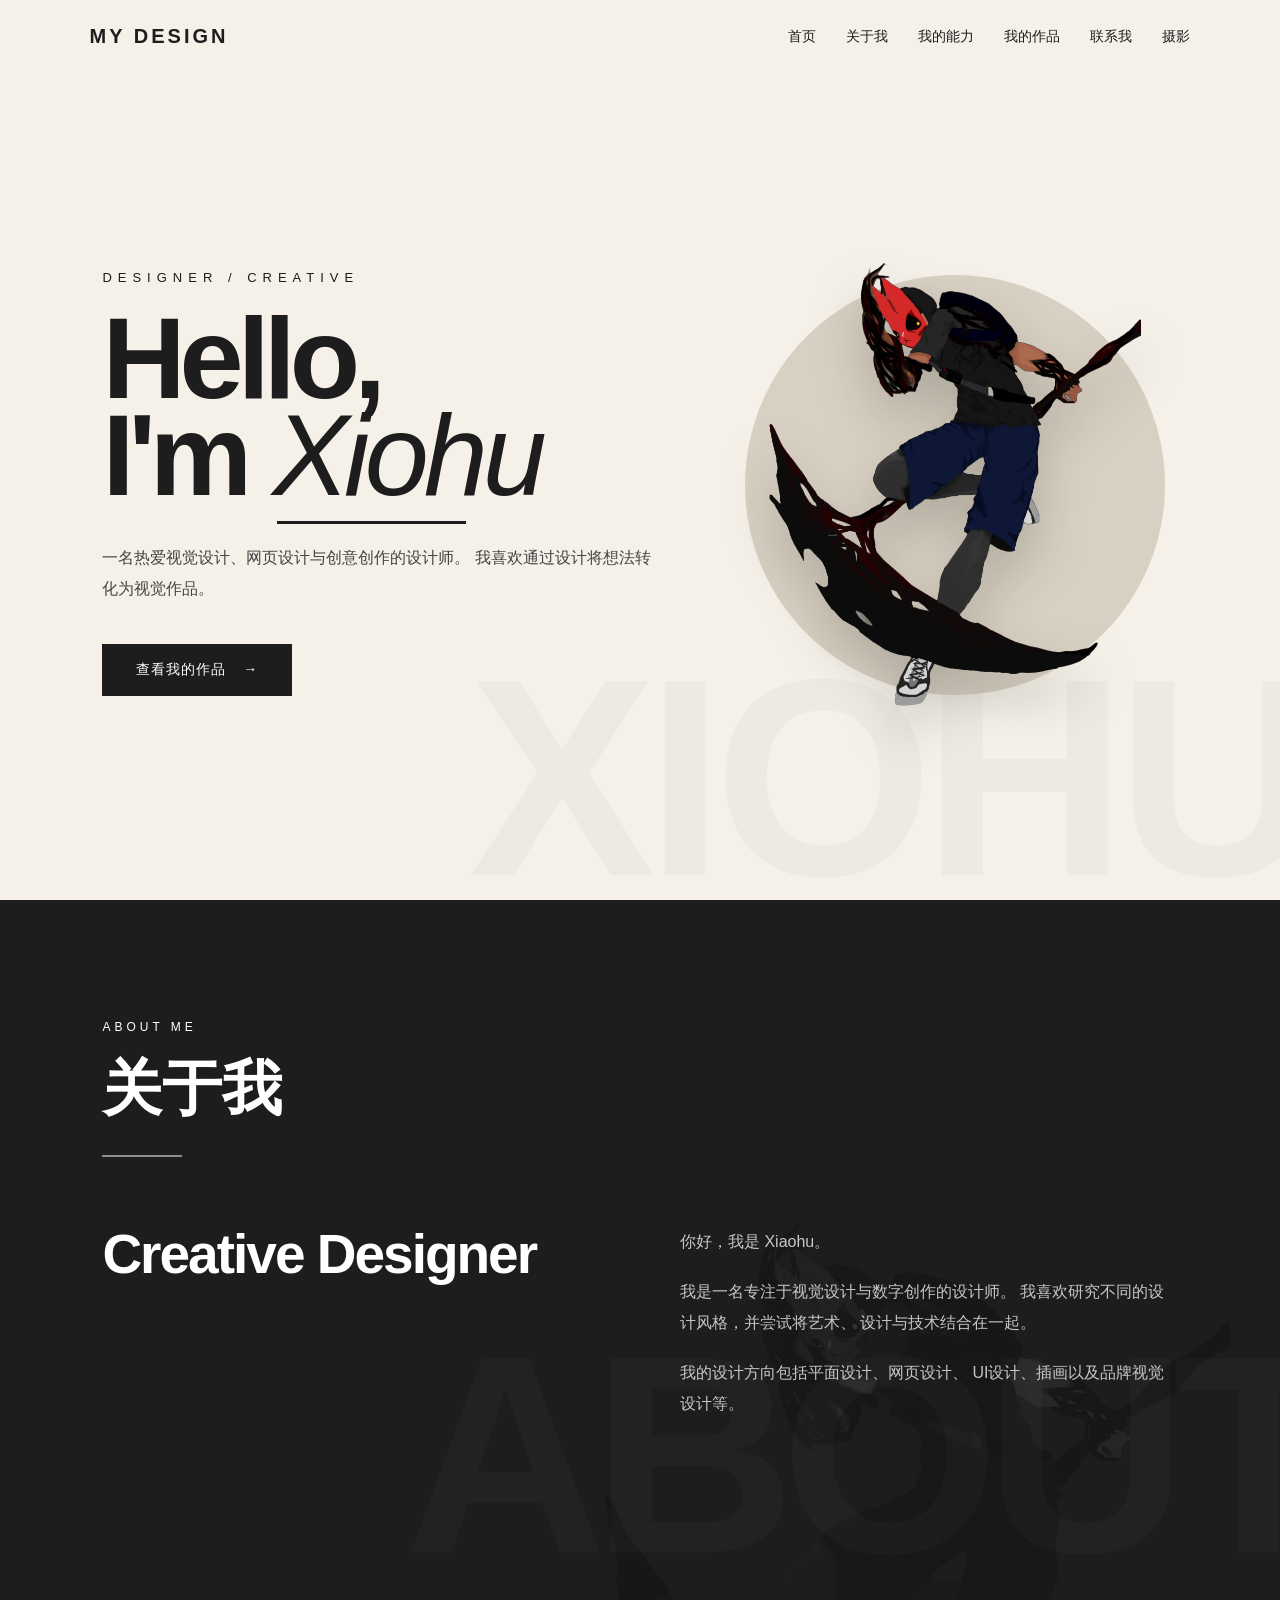
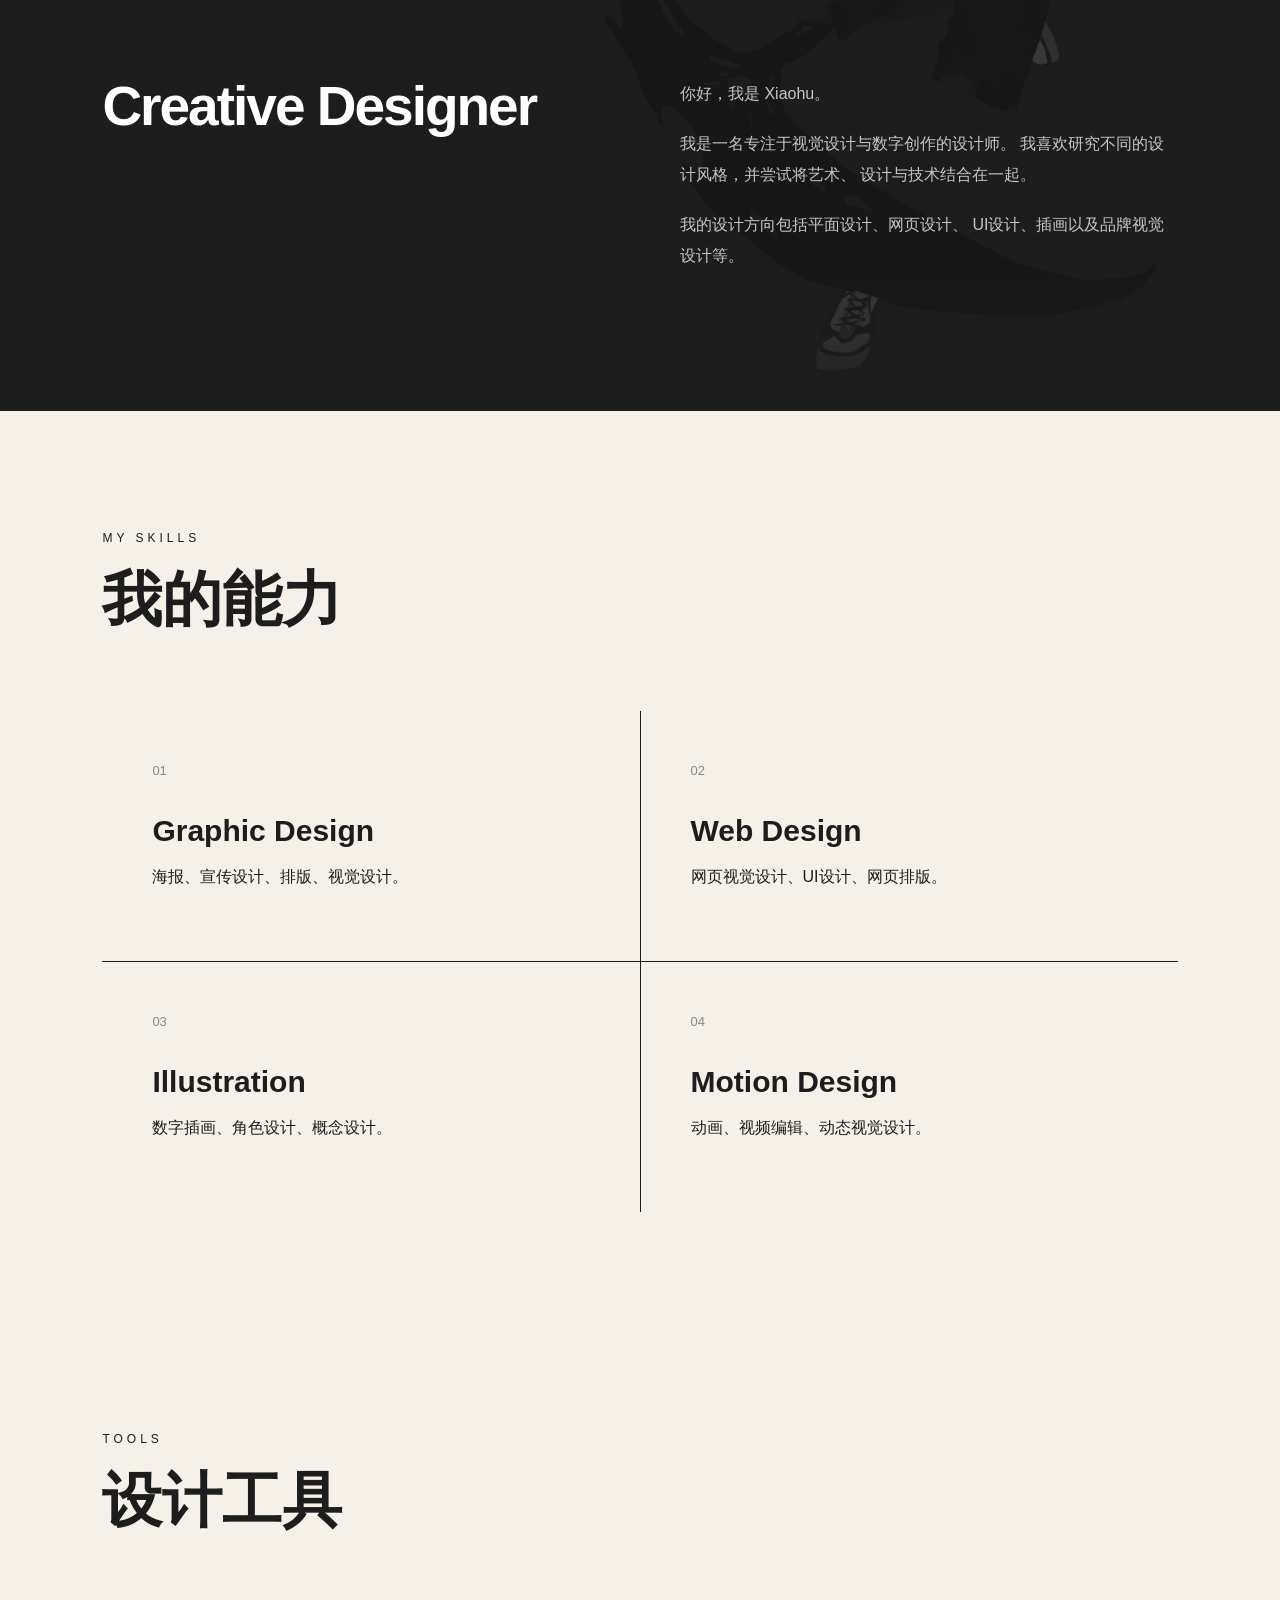
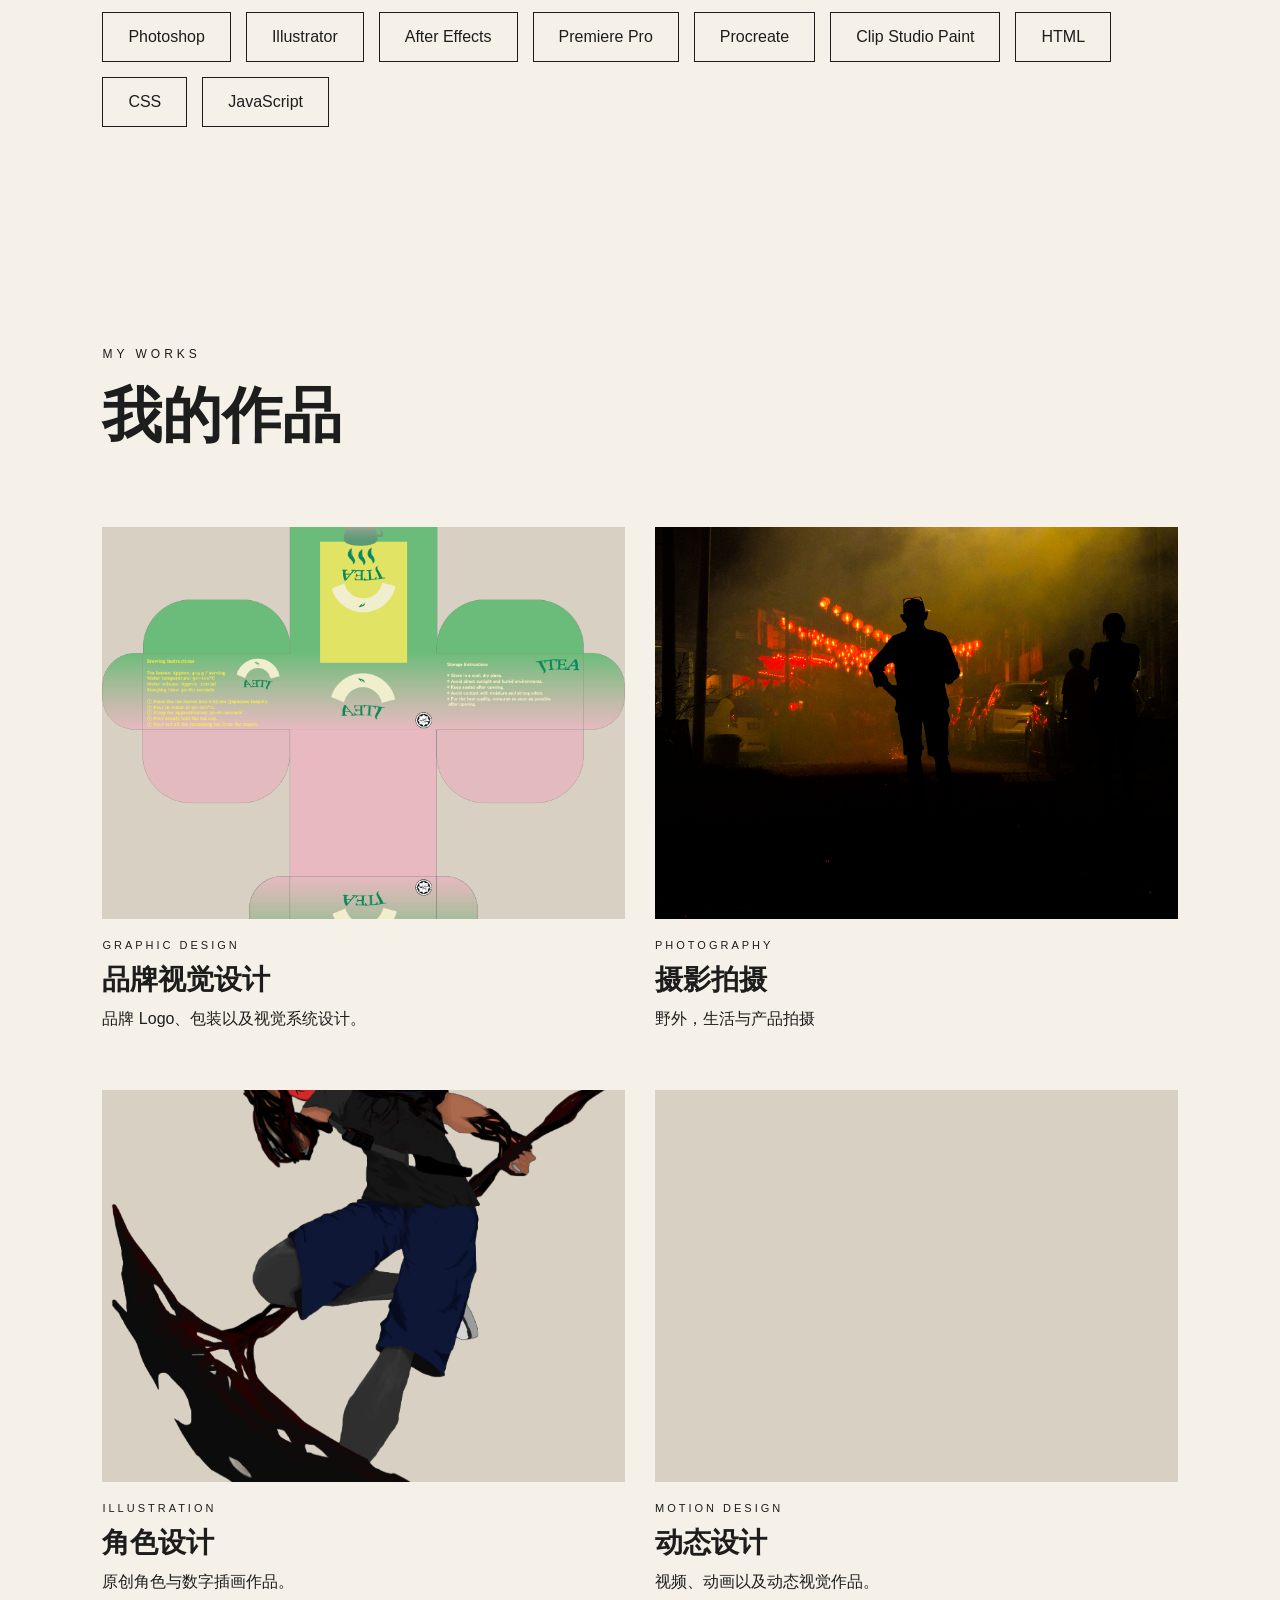
==== index.html @ a9d2b28a "Update index.html" ====
<!DOCTYPE html>
<html lang="zh-CN">

<head>
<meta charset="UTF-8">
<meta name="viewport" content="width=device-width, initial-scale=1.0">

<title>XioHu</title>

<link rel="stylesheet" href="./css/Home.css">
    <link rel="icon" type="image/png" href="png/%E6%9C%AA%E5%91%BD%E5%90%8D%E4%BD%9C%E5%93%81.png">
</head>

    
    
<body>

<!-- 导航栏 -->
<header class="navbar">

<div class="logo">
MY DESIGN
</div>

<nav>
<a href="#home">首页</a>
<a href="#about">关于我</a>
<a href="#skills">我的能力</a>
<a href="#works">我的作品</a>
<a href="#contact">联系我</a>
<a href="#photography">摄影</a>
</nav>

</header>


<!-- 首页 -->
<section id="home" class="hero">

<div class="hero-text">

<p class="small-title">
DESIGNER / CREATIVE
</p>

<h1>
Hello,<br>
I'm <span>Xiohu</span>
</h1>

<p class="hero-description">
一名热爱视觉设计、网页设计与创意创作的设计师。
我喜欢通过设计将想法转化为视觉作品。
</p>

<a href="#works" class="button">
查看我的作品
</a>

</div>

<div class="hero-image">

<div class="image-box">
    <img src="png/%5B002566%5D.png" alt="Xiohu">
</div>

</div>

</section>


<!-- 关于我 -->
<section id="about" class="section about">

    <!-- 背景人物 -->
    <div class="about-bg">
        <img src="png/%5B002566%5D.png" alt="">
    </div>

    <!-- 背景装饰文字 -->
    <div class="about-bg-text">
        ABOUT
    </div>

    <div class="section-title">
        <p>ABOUT ME</p>
        <h2>关于我</h2>
    </div>

    <div class="about-content">

        <div>
            <h3>
                Creative Designer
            </h3>
        </div>

        <div>

            <p>
                你好，我是 Xiaohu。
            </p>

            <p>
                我是一名专注于视觉设计与数字创作的设计师。
                我喜欢研究不同的设计风格，并尝试将艺术、
                设计与技术结合在一起。
            </p>

            <p>
                我的设计方向包括平面设计、网页设计、
                UI设计、插画以及品牌视觉设计等。
            </p>

        </div>

    </div>
    
<section id="skills" class="section skills">
    
</section>

<div class="about-content">

<div>
<h3>
Creative Designer
</h3>
</div>

<div>

<p>
你好，我是 Xiaohu。
</p>

<p>
我是一名专注于视觉设计与数字创作的设计师。
我喜欢研究不同的设计风格，并尝试将艺术、
设计与技术结合在一起。
</p>

<p>
我的设计方向包括平面设计、网页设计、
UI设计、插画以及品牌视觉设计等。
</p>

</div>

</div>

</section>


<!-- 技能 -->
<section id="skills" class="section skills">

<div class="section-title">

<p>MY SKILLS</p>

<h2>我的能力</h2>

</div>


<div class="skill-grid">

<div class="skill-card">

<span>01</span>

<h3>Graphic Design</h3>

<p>
海报、宣传设计、排版、视觉设计。
</p>

</div>


<div class="skill-card">

<span>02</span>

<h3>Web Design</h3>

<p>
网页视觉设计、UI设计、网页排版。
</p>

</div>


<div class="skill-card">

<span>03</span>

<h3>Illustration</h3>

<p>
数字插画、角色设计、概念设计。
</p>

</div>


<div class="skill-card">

<span>04</span>

<h3>Motion Design</h3>

<p>
动画、视频编辑、动态视觉设计。
</p>

</div>

</div>

</section>


<!-- 软件技能 -->
<section class="software">

<div class="section-title">

<p>TOOLS</p>

<h2>设计工具</h2>

</div>


<div class="software-list">

<span>Photoshop</span>

<span>Illustrator</span>

<span>After Effects</span>

<span>Premiere Pro</span>

<span>Procreate</span>

<span>Clip Studio Paint</span>

<span>HTML</span>

<span>CSS</span>

<span>JavaScript</span>

</div>

</section>


<!-- 作品 -->
<section id="works" class="section works">

<div class="section-title">

<p>MY WORKS</p>

<h2>我的作品</h2>

</div>


<div class="work-grid">


<!-- 作品 1 -->
<div class="work-card">

<div class="work-image">
<img src="png/disign2.png" alt="品牌视觉设计">
</div>

<div class="work-info">

<p>GRAPHIC DESIGN</p>

<h3>品牌视觉设计</h3>

<p>
品牌 Logo、包装以及视觉系统设计。
</p>

</div>

</div>


<!-- 作品 2 -->
<div class="work-card">

<div class="work-image">
<img src="png/photograph/DSC0238.jpg" loading="lazy" alt="...">
</div>

<div class="work-info">

<p>PHOTOGRAPHY</p>

<h3>摄影拍摄</h3>

<p>
野外，生活与产品拍摄
</p>

</div>

</div>


<!-- 作品 3 -->
<div class="work-card">

<div class="work-image">
<img src="png/%5B002566%5D.png" alt="角色设计">
</div>

<div class="work-info">

<p>ILLUSTRATION</p>

<h3>角色设计</h3>

<p>
原创角色与数字插画作品。
</p>

</div>

</div>


<!-- 作品 4 -->
<div class="work-card">

<div class="work-image">
    
        <video autoplay muted loop playsinline>
            <source src="vidio/%E7%BB%98%E7%94%BB%E5%A7%94%E6%89%98_2.mp4" type="video/mp4">
        </video>
</div>

<div class="work-info">

<p>MOTION DESIGN</p>

<h3>动态设计</h3>

<p>
视频、动画以及动态视觉作品。
</p>

</div>

</div>

</div>

</section>

    <!-- 摄影 -->
<section id="photography" class="photography">

    <div class="section-title">
        <p>PHOTOGRAPHY</p>
        <h2>摄影</h2>
    </div>

    <div class="photo-grid">

        <div class="photo-item photo-large">
            <img src="png/photograph/DSC0238.jpg" alt="摄影作品 01">

            <div class="photo-caption">
                <span>01</span>
                <h3>春节</h3>
            </div>
        </div>


        <div class="photo-item">
            <img src="png/photograph/IMG_1667.JPG" alt="摄影作品 02">

            <div class="photo-caption">
                <span>02</span>
                <h3>Produk</h3>
            </div>
        </div>

    </div>

</section>

<!-- 联系我 -->
<section id="contact" class="contact">

    <p>GET IN TOUCH</p>

    <h2>
        Let's connect<br>
        with me.
    </h2>

    <div class="social-links">

        <a href="你的YouTube链接" target="_blank" rel="noopener">
            <span>YouTube</span>
            <span>↗</span>
        </a>

        <a href="你的Facebook链接" target="_blank" rel="noopener">
            <span>Facebook</span>
            <span>↗</span>
        </a>

        <a href="你的Instagram链接" target="_blank" rel="noopener">
            <span>Instagram</span>
            <span>↗</span>
        </a>

        <a href="https://wa.me/你的电话号码" target="_blank" rel="noopener">
            <span>WhatsApp</span>
            <span>↗</span>
        </a>

        <a href="你的X链接" target="_blank" rel="noopener">
            <span>X</span>
            <span>↗</span>
        </a>

        <a href="你的抖音链接" target="_blank" rel="noopener">
            <span>抖音</span>
            <span>↗</span>
        </a>

        <a href="你的小红书链接" target="_blank" rel="noopener">
            <span>小红书</span>
            <span>↗</span>
        </a>

    </div>

</section>


<!-- 页脚 -->
<footer class="marquee-footer">

    <div class="marquee-track">

        <span>© 2026 XioHu. All Rights Reserved.</span>
        <span>© 2026 XioHu. All Rights Reserved.</span>
        <span>© 2026 XioHu. All Rights Reserved.</span>

    </div>

</footer>


<!-- 全屏查看器 -->
<div class="lightbox" id="lightbox">

    <button class="lightbox-close" id="lightboxClose">
        ×
    </button>

    <div class="lightbox-content" id="lightboxContent">
    </div>

</div>

<script src="js/script.js"></script>

</body>

</html>
---- css/Home.css ----
/* =========================================================
   GLOBAL
========================================================= */

* {
    margin: 0;
    padding: 0;
    box-sizing: border-box;
}

html {
    scroll-behavior: smooth;
}

body {
    font-family: Arial, Helvetica, sans-serif;
    background: #f5f1e8;
    color: #1d1d1d;
    overflow-x: hidden;
}

img,
video {
    max-width: 100%;
}


/* =========================================================
   NAVBAR
========================================================= */

.navbar {
    width: 100%;
    padding: 25px 7%;

    display: flex;
    justify-content: space-between;
    align-items: center;

    position: fixed;
    top: 0;
    left: 0;

    background: rgba(245, 241, 232, 0.9);
    backdrop-filter: blur(10px);

    z-index: 1000;
}

.logo {
    font-size: 20px;
    font-weight: bold;
    letter-spacing: 3px;
}

.navbar nav {
    display: flex;
    gap: 30px;
}

.navbar a {
    color: #1d1d1d;
    text-decoration: none;
    font-size: 14px;

    transition: opacity 0.3s ease,
                transform 0.3s ease;
}

.navbar a:hover {
    opacity: 0.5;
    transform: translateY(-2px);
}


/* =========================================================
   HERO
========================================================= */

.hero {
    min-height: 100vh;

    padding: 150px 8% 80px;

    display: flex;
    align-items: center;
    justify-content: space-between;

    gap: 80px;

    position: relative;
    overflow: hidden;
}


/* 背景文字 */

.hero::before {
    content: "XIOHU";

    position: absolute;

    right: -30px;
    bottom: -40px;

    font-size: 22vw;
    font-weight: 900;

    color: rgba(29, 29, 29, 0.035);

    letter-spacing: -10px;

    pointer-events: none;
}


/* Hero 左侧 */

.hero-text {
    max-width: 700px;
    position: relative;
    z-index: 2;

    opacity: 0;

    animation: fadeUp 1s ease forwards;
}


/* 小标题 */

.small-title {
    font-size: 13px;
    letter-spacing: 6px;

    margin-bottom: 25px;

    opacity: 0;

    animation: fadeUp 0.8s ease forwards;
    animation-delay: 0.1s;
}


/* 主标题 */

.hero h1 {
    font-size: clamp(70px, 9vw, 140px);

    line-height: 0.84;

    letter-spacing: -6px;

    margin-bottom: 40px;

    font-weight: 900;

    opacity: 0;

    animation: fadeUp 0.9s ease forwards;
    animation-delay: 0.25s;
}


/* XioHu */

.hero h1 span {
    font-style: italic;
    font-weight: 500;

    letter-spacing: -5px;

    position: relative;
}


/* XioHu 底线 */

.hero h1 span::after {
    content: "";

    position: absolute;

    left: 5px;
    bottom: -5px;

    width: 70%;
    height: 3px;

    background: #1d1d1d;

    transform: scaleX(0);
    transform-origin: left;

    animation: lineReveal 0.8s ease forwards;
    animation-delay: 1s;
}


/* 描述 */

.hero-description {
    max-width: 560px;

    line-height: 1.9;

    margin-bottom: 40px;

    font-size: 16px;

    color: #444;

    opacity: 0;

    animation: fadeUp 0.8s ease forwards;
    animation-delay: 0.5s;
}


/* =========================================================
   BUTTON
========================================================= */

.button {
    display: inline-block;

    padding: 17px 34px;

    background: #1d1d1d;
    color: white;

    text-decoration: none;

    font-size: 14px;
    letter-spacing: 1px;

    position: relative;
    overflow: hidden;

    isolation: isolate;

    opacity: 0;

    animation: fadeUp 0.8s ease forwards;
    animation-delay: 0.7s;

    transition:
        color 0.35s ease,
        transform 0.35s ease;
}


/* 按钮白色滑动 */

.button::before {
    content: "";

    position: absolute;

    top: 0;
    left: -100%;

    width: 100%;
    height: 100%;

    background: white;

    z-index: -1;

    transition: left 0.35s ease;
}

.button:hover::before {
    left: 0;
}

.button:hover {
    color: #1d1d1d;
    transform: translateY(-5px);
}


/* 箭头 */

.button::after {
    content: "→";

    margin-left: 12px;
}


/* =========================================================
   HERO IMAGE
========================================================= */

.hero-image {
    width: 42%;

    position: relative;
    z-index: 2;

    opacity: 0;

    animation:
        imageReveal 1.2s cubic-bezier(.16,1,.3,1)
        forwards;

    animation-delay: 0.35s;
}


/* 图片后面的圆 */

.hero-image::before {
    content: "";

    position: absolute;

    width: 420px;
    height: 420px;

    background: #d8d0c2;

    border-radius: 50%;

    top: 50%;
    left: 50%;

    transform: translate(-50%, -50%);

    z-index: -1;
}


/* 图片盒子 */

.image-box {
    width: 100%;

    aspect-ratio: 4 / 5;

    display: flex;

    justify-content: center;
    align-items: center;

    position: relative;

    overflow: visible;
}


/* Hero 图片 */

.image-box img {
    width: 100%;
    height: 100%;

    object-fit: contain;

    display: block;

    filter:
        drop-shadow(
            0 25px 25px rgba(0,0,0,0.18)
        );

    transition:
        transform 0.6s
        cubic-bezier(.16,1,.3,1);
}


/* Hover 人物 */

.hero-image:hover .image-box img {
    transform: translateY(-10px) scale(1.03);
}


/* =========================================================
   SECTION
========================================================= */

.section {
    padding: 120px 8%;
}

.section-title {
    margin-bottom: 70px;
}

.section-title p {
    font-size: 12px;
    letter-spacing: 4px;
    margin-bottom: 15px;
}

.section-title h2 {
    font-size: 60px;
}

/* =========================================================
   ABOUT
========================================================= */

.about {
    position: relative;

    background: #1d1d1d;

    color: white;

    overflow: hidden;

    min-height: 850px;
}


/* =========================================================
   背景人物
========================================================= */

.about-bg {
    position: absolute;

    right: 3%;
    bottom: -5%;

    width: 650px;
    height: 90%;

    z-index: 0;

    pointer-events: none;
}


/* 人物图片 */

.about-bg img {
    width: 100%;
    height: 100%;

    object-fit: contain;
    object-position: bottom;

    opacity: 0.18;

    filter:
        grayscale(100%)
        contrast(1.15)
        brightness(0.8);

    /* 渐隐 */

    -webkit-mask-image:
        linear-gradient(
            to bottom,
            transparent 0%,
            black 15%,
            black 80%,
            transparent 100%
        );

    mask-image:
        linear-gradient(
            to bottom,
            transparent 0%,
            black 15%,
            black 80%,
            transparent 100%
        );
}


/* =========================================================
   背景巨大文字
========================================================= */

.about-bg-text {
    position: absolute;

    right: -50px;
    top: 50%;

    transform: translateY(-50%);

    font-size: 22vw;

    font-weight: 900;

    line-height: 1;

    letter-spacing: -15px;

    color: rgba(255,255,255,0.025);

    white-space: nowrap;

    z-index: 0;

    pointer-events: none;
}


/* =========================================================
   ABOUT 内容放到人物前面
========================================================= */

.about .section-title,
.about .about-content {
    position: relative;

    z-index: 2;
}


/* 标题 */

.about .section-title {
    position: relative;
}


/* 标题装饰线 */

.about .section-title::after {
    content: "";

    display: block;

    width: 80px;
    height: 2px;

    background: white;

    margin-top: 25px;

    opacity: 0.5;
}


/* =========================================================
   ABOUT CONTENT
========================================================= */

.about-content {
    display: grid;

    grid-template-columns: 1fr 1fr;

    gap: 80px;

    position: relative;

    z-index: 2;
}


.about h3 {
    font-size: 55px;

    line-height: 1;

    max-width: 500px;

    letter-spacing: -2px;
}


.about-content p {
    line-height: 1.9;

    margin-bottom: 20px;

    max-width: 550px;

    color: rgba(255,255,255,0.75);
}


/* =========================================================
   SKILLS
========================================================= */

.skill-grid {
    display: grid;

    grid-template-columns:
        repeat(2, 1fr);

    gap: 1px;

    background: #1d1d1d;
}

.skill-card {
    background: #f5f1e8;

    padding: 50px;

    min-height: 250px;

    transition:
        transform 0.3s ease,
        background 0.3s ease;
}

.skill-card:hover {
    transform: translateY(-5px);
}

.skill-card span {
    font-size: 13px;
    opacity: 0.5;
}

.skill-card h3 {
    font-size: 30px;
    margin: 35px 0 15px;
}

.skill-card p {
    line-height: 1.7;
}


/* =========================================================
   SOFTWARE
========================================================= */

.software {
    padding: 100px 8%;
}

.software-list {
    display: flex;

    flex-wrap: wrap;

    gap: 15px;
}

.software-list span {
    border: 1px solid #1d1d1d;

    padding: 15px 25px;

    transition:
        background 0.3s ease,
        color 0.3s ease,
        transform 0.3s ease;
}

.software-list span:hover {
    background: #1d1d1d;
    color: white;

    transform: translateY(-3px);
}


/* =========================================================
   WORKS
========================================================= */

.work-grid {
    display: grid;

    grid-template-columns:
        repeat(2, 1fr);

    gap: 60px 30px;
}

.work-card {
    overflow: hidden;

    cursor: pointer;
}


/* 图片 / 视频容器 */

.work-image {
    aspect-ratio: 4 / 3;

    overflow: hidden;

    background: #d8d0c2;

    display: flex;

    justify-content: center;
    align-items: center;

    transition:
        transform 0.5s ease;
}


/* 图片 */

.work-image img {
    width: 100%;
    height: 100%;

    object-fit: cover;

    display: block;

    transition:
        transform 0.5s ease;
}


/* 视频 */

.work-image video {
    width: 100%;
    height: 100%;

    object-fit: cover;

    display: block;

    transition:
        transform 0.5s ease;
}


/* Hover */

.work-card:hover .work-image {
    transform: scale(1.02);
}

.work-card:hover .work-image img,
.work-card:hover .work-image video {
    transform: scale(1.05);
}


/* 作品文字 */

.work-info {
    padding-top: 20px;
}

.work-info > p:first-child {
    font-size: 11px;

    letter-spacing: 3px;

    margin-bottom: 10px;
}

.work-info h3 {
    font-size: 28px;

    margin-bottom: 10px;
}


/* =========================================================
   PHOTOGRAPHY
========================================================= */

.photography {
    padding: 120px 8%;

    background: #f5f1e8;

    overflow: hidden;
}

.photo-grid {
    display: grid;

    grid-template-columns:
        repeat(2, 1fr);

    gap: 30px;
}

.photo-item {
    position: relative;

    overflow: hidden;

    aspect-ratio: 4 / 5;

    cursor: pointer;
}

.photo-item img {
    width: 100%;
    height: 100%;

    object-fit: cover;

    display: block;

    transition:
        transform 0.8s
        cubic-bezier(.16,1,.3,1),
        filter 0.5s ease;
}


/* 大图 */

.photo-large {
    aspect-ratio: 3 / 4;
}


/* 横向图片 */

.photo-wide {
    grid-column: 1 / -1;

    aspect-ratio: 16 / 7;
}


/* Hover */

.photo-item:hover img {
    transform: scale(1.06);

    filter: brightness(0.75);
}


/* 摄影文字 */

.photo-caption {
    position: absolute;

    left: 30px;
    bottom: 25px;

    color: white;

    opacity: 0;

    transform: translateY(20px);

    transition:
        opacity 0.4s ease,
        transform 0.4s ease;
}

.photo-item:hover .photo-caption {
    opacity: 1;

    transform: translateY(0);
}

.photo-caption span {
    font-size: 11px;

    letter-spacing: 3px;

    opacity: 0.8;
}

.photo-caption h3 {
    margin-top: 8px;

    font-size: 28px;

    font-weight: 500;
}


/* =========================================================
   CONTACT
========================================================= */

.contact {
    min-height: 70vh;

    background: #c9b8a0;

    padding: 120px 8%;

    display: flex;

    flex-direction: column;

    justify-content: center;

    align-items: flex-start;
}

.contact > p {
    letter-spacing: 4px;

    font-size: 12px;

    margin-bottom: 30px;
}

.contact h2 {
    font-size:
        clamp(50px, 8vw, 110px);

    line-height: 0.95;

    margin-bottom: 50px;
}


/* =========================================================
   SOCIAL LINKS
========================================================= */

.social-links {
    width: 100%;

    display: grid;

    grid-template-columns:
        repeat(2, minmax(250px, 1fr));

    gap: 1px;

    background:
        rgba(29, 29, 29, 0.3);

    margin-top: 20px;
}

.social-links a {
    display: flex;

    justify-content: space-between;
    align-items: center;

    padding: 24px 28px;

    background: #c9b8a0;

    color: #1d1d1d;

    text-decoration: none;

    font-size: 16px;

    transition:
        background 0.35s ease,
        color 0.35s ease,
        transform 0.35s ease;
}


/* 右边箭头 */

.social-links a span:last-child {
    font-size: 20px;

    transition:
        transform 0.35s ease;
}


/* Hover */

.social-links a:hover {
    background: #1d1d1d;

    color: white;

    transform: translateY(-4px);
}

.social-links a:hover span:last-child {
    transform:
        translate(5px, -5px);
}


/* =========================================================
   FOOTER
========================================================= */

.marquee-footer {
    width: 100%;

    overflow: hidden;

    background: #1d1d1d;

    color: white;

    padding: 25px 0;

    white-space: nowrap;
}

.marquee-track {
    display: flex;

    width: max-content;

    animation:
        marquee 15s linear infinite;
}

.marquee-track span {
    flex-shrink: 0;

    padding-right: 80px;

    font-size: 13px;

    letter-spacing: 2px;
}


/* 无限滚动 */

@keyframes marquee {

    from {
        transform: translateX(0);
    }

    to {
        transform: translateX(-33.333%);
    }

}


/* =========================================================
   LIGHTBOX
========================================================= */

.lightbox {
    position: fixed;

    inset: 0;

    width: 100%;
    height: 100%;

    background:
        rgba(0, 0, 0, 0.95);

    display: flex;

    justify-content: center;
    align-items: center;

    padding: 40px;

    opacity: 0;

    visibility: hidden;

    z-index: 9999;

    transition:
        opacity 0.4s ease,
        visibility 0.4s ease;

    backdrop-filter: blur(10px);
}


/* 打开 */

.lightbox.active {
    opacity: 1;

    visibility: visible;
}


/* 内容 */

.lightbox-content {
    max-width: 90vw;

    max-height: 90vh;

    display: flex;

    justify-content: center;
    align-items: center;

    transform: scale(0.8);

    opacity: 0;

    transition:
        transform 0.5s
        cubic-bezier(.16,1,.3,1),
        opacity 0.4s ease;
}


/* 打开动画 */

.lightbox.active .lightbox-content {
    transform: scale(1);

    opacity: 1;
}


/* Lightbox 图片 */

.lightbox-content img {
    max-width: 90vw;

    max-height: 90vh;

    width: auto;
    height: auto;

    object-fit: contain;

    display: block;

    box-shadow:
        0 30px 80px
        rgba(0,0,0,0.5);
}


/* Lightbox 视频 */

.lightbox-content video {
    max-width: 90vw;

    max-height: 90vh;

    width: auto;
    height: auto;

    display: block;

    box-shadow:
        0 30px 80px
        rgba(0,0,0,0.5);
}


/* 关闭按钮 */

.lightbox-close {
    position: absolute;

    top: 25px;
    right: 35px;

    width: 50px;
    height: 50px;

    border: none;

    background:
        rgba(255,255,255,0.1);

    color: white;

    font-size: 35px;

    font-weight: 200;

    cursor: pointer;

    z-index: 10000;

    transition:
        background 0.3s ease,
        transform 0.3s ease;
}

.lightbox-close:hover {
    background:
        rgba(255,255,255,0.2);

    transform: rotate(90deg);
}


/* =========================================================
   SCROLL REVEAL
========================================================= */

.reveal {
    opacity: 0;

    transform:
        translateY(70px)
        scale(0.96);

    transition:
        opacity 0.8s ease,
        transform 0.8s
        cubic-bezier(.16,1,.3,1);

    transition-delay:
        var(--delay, 0s);
}

.reveal.show {
    opacity: 1;

    transform:
        translateY(0)
        scale(1);
}


/* 左边出现 */

.reveal-left {
    opacity: 0;

    transform:
        translateX(-70px);

    transition:
        opacity 0.8s ease,
        transform 0.8s
        cubic-bezier(.16,1,.3,1);
}

.reveal-left.show {
    opacity: 1;

    transform:
        translateX(0);
}


/* 右边出现 */

.reveal-right {
    opacity: 0;

    transform:
        translateX(70px);

    transition:
        opacity 0.8s ease,
        transform 0.8s
        cubic-bezier(.16,1,.3,1);
}

.reveal-right.show {
    opacity: 1;

    transform:
        translateX(0);
}


/* =========================================================
   ANIMATIONS
========================================================= */

@keyframes fadeUp {

    from {
        opacity: 0;

        transform:
            translateY(40px);
    }

    to {
        opacity: 1;

        transform:
            translateY(0);
    }

}


@keyframes imageReveal {

    from {
        opacity: 0;

        transform:
            translateX(60px)
            scale(0.92);
    }

    to {
        opacity: 1;

        transform:
            translateX(0)
            scale(1);
    }

}


@keyframes lineReveal {

    from {
        transform:
            scaleX(0);
    }

    to {
        transform:
            scaleX(1);
    }

}


/* =========================================================
   MOBILE
========================================================= */

@media (max-width: 768px) {

    /* NAVBAR */

    .navbar {
        padding: 20px;
    }

    .navbar nav {
        display: none;
    }


    /* HERO */

    .hero {
        flex-direction: column;

        align-items: flex-start;

        padding:
            130px
            20px
            70px;

        gap: 50px;
    }

    .hero h1 {
        font-size:
            clamp(65px, 18vw, 100px);

        letter-spacing: -4px;
    }

    .hero-image {
        width: 100%;
    }

    .hero-image::before {
        width: 280px;
        height: 280px;
    }


    /* SECTION */

    .section {
        padding: 80px 20px;
    }

    .section-title {
        margin-bottom: 50px;
    }

    .section-title h2 {
        font-size: 45px;
    }


    /* ABOUT */

    .about-content {
        grid-template-columns: 1fr;

        gap: 40px;
    }


    /* SKILLS */

    .skill-grid {
        grid-template-columns: 1fr;
    }

    .skill-card {
        padding: 35px;
    }


    /* SOFTWARE */

    .software {
        padding: 80px 20px;
    }


    /* WORKS */

    .work-grid {
        grid-template-columns: 1fr;
    }


    /* PHOTOGRAPHY */

    .photography {
        padding: 80px 20px;
    }

    .photo-grid {
        grid-template-columns: 1fr;
    }

    .photo-wide {
        grid-column: auto;
    }


    /* CONTACT */

    .contact {
        padding: 100px 20px;
    }

    .contact h2 {
        font-size:
            clamp(50px, 15vw, 90px);
    }


    /* SOCIAL LINKS */

    .social-links {
        grid-template-columns: 1fr;
    }

    .social-links a {
        padding: 20px;
    }


    /* LIGHTBOX */

    .lightbox {
        padding: 20px;
    }

    .lightbox-content img,
    .lightbox-content video {
        max-width: 95vw;

        max-height: 85vh;
    }

    .lightbox-close {
        top: 15px;

        right: 15px;
    }

}
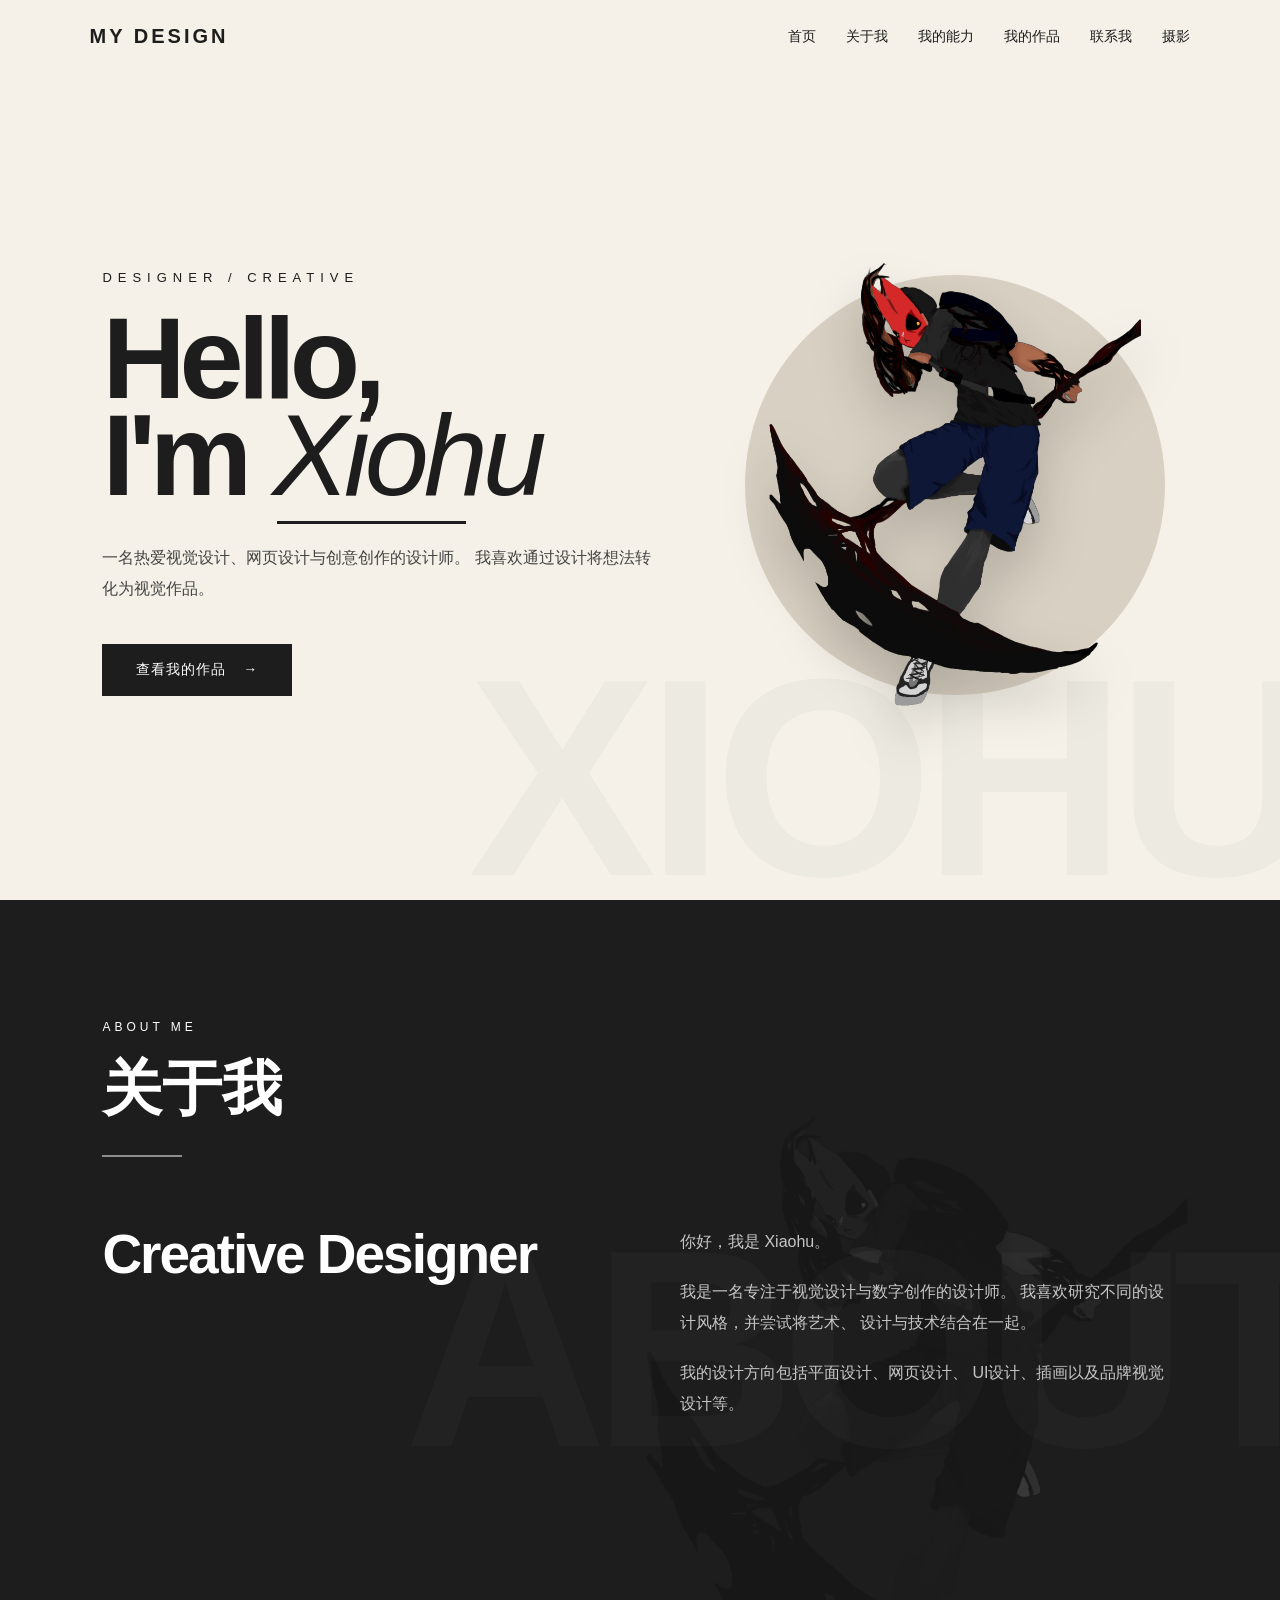
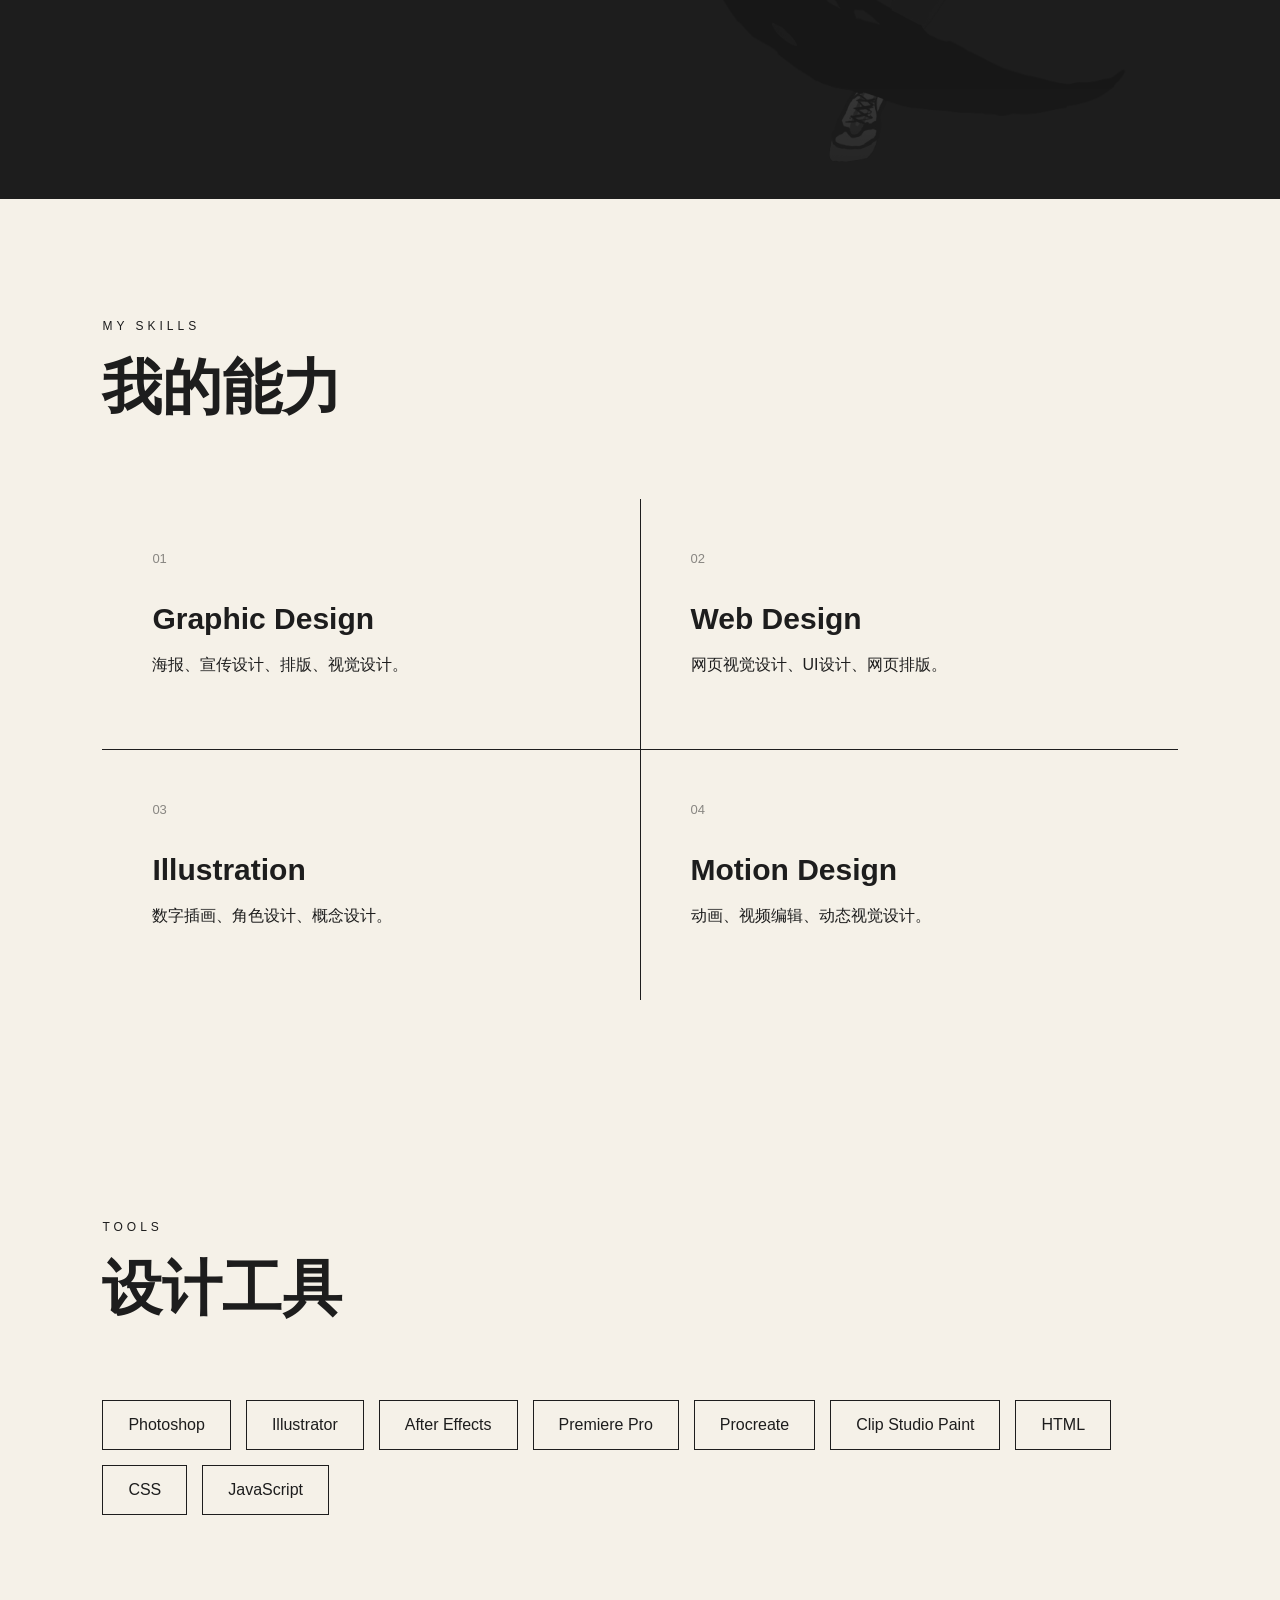
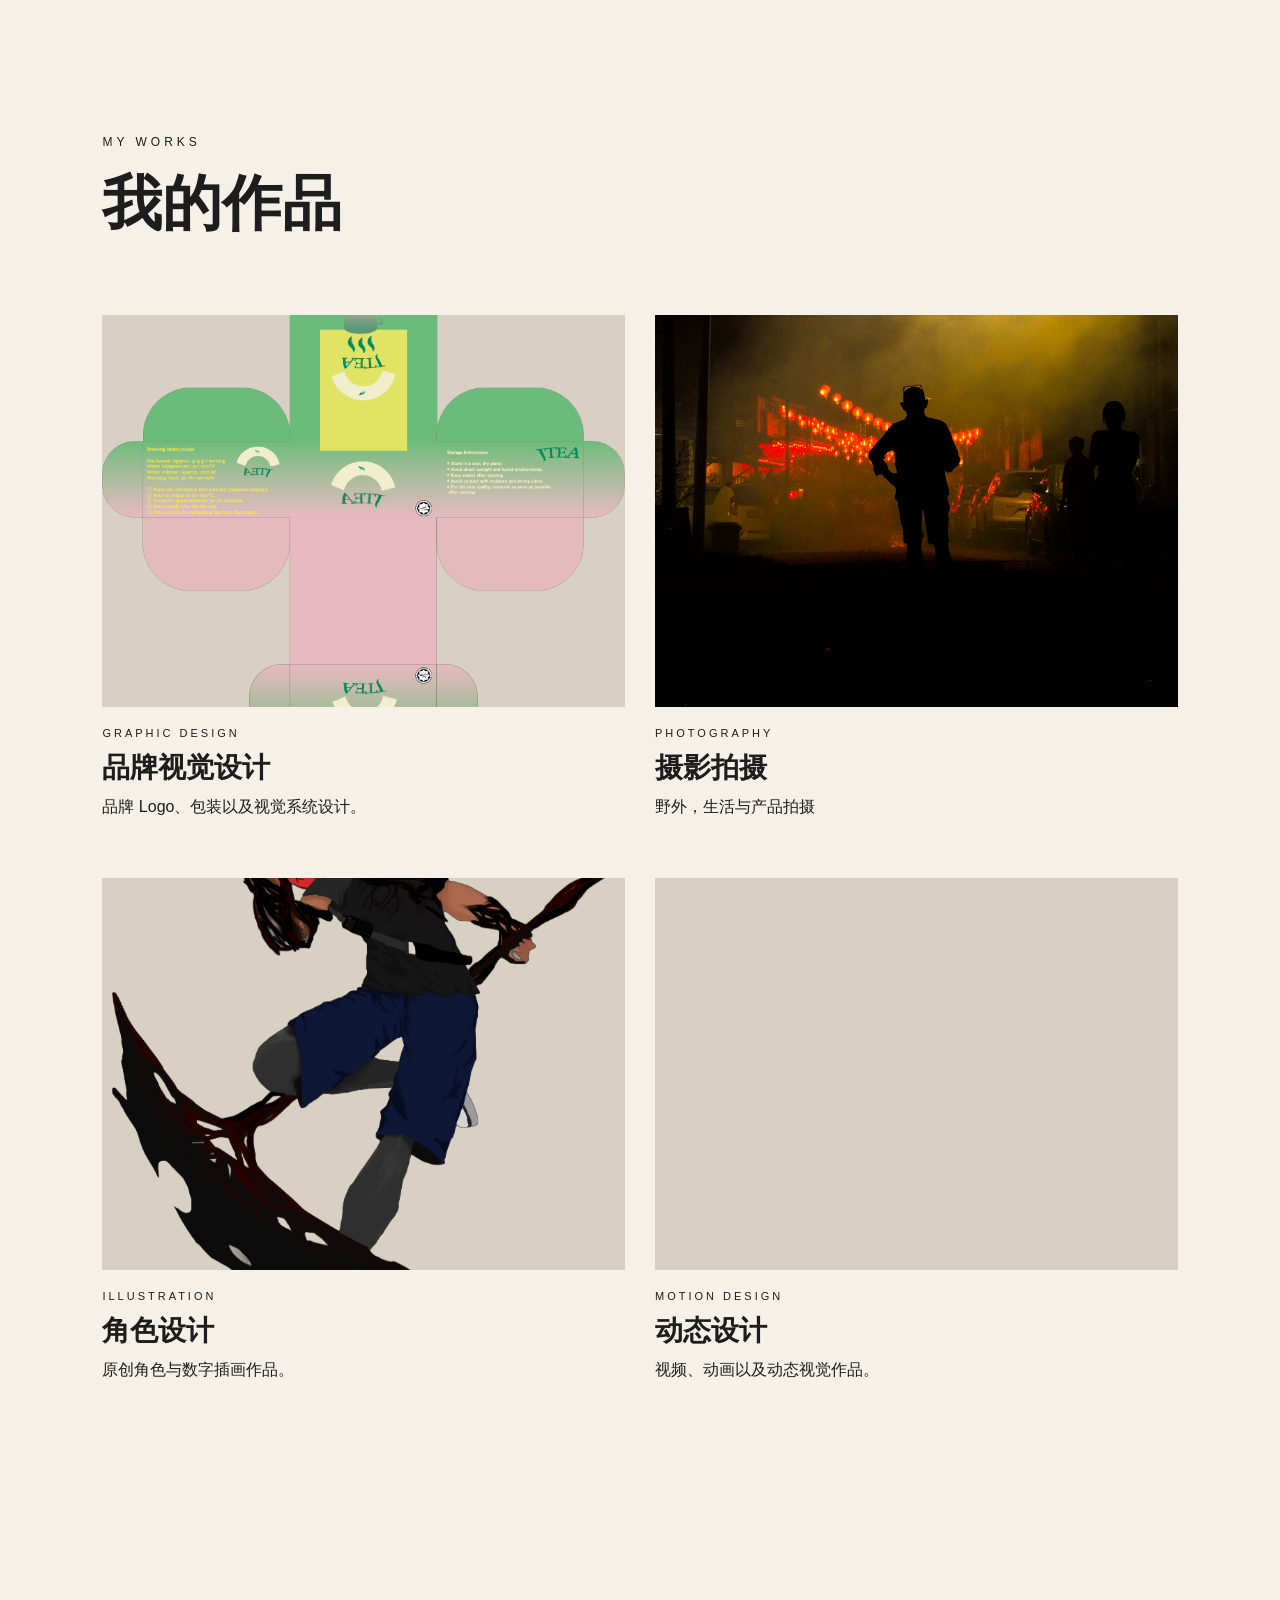
==== commit 5405a6e3: "Update index.html" ====
--- a/index.html
+++ b/index.html
@@ -121,34 +121,7 @@
     
 </section>
 
-<div class="about-content">
-
-<div>
-<h3>
-Creative Designer
-</h3>
-</div>
-
-<div>
-
-<p>
-你好，我是 Xiaohu。
-</p>
-
-<p>
-我是一名专注于视觉设计与数字创作的设计师。
-我喜欢研究不同的设计风格，并尝试将艺术、
-设计与技术结合在一起。
-</p>
-
-<p>
-我的设计方向包括平面设计、网页设计、
-UI设计、插画以及品牌视觉设计等。
-</p>
-
-</div>
-
-</div>
+
 
 </section>
 
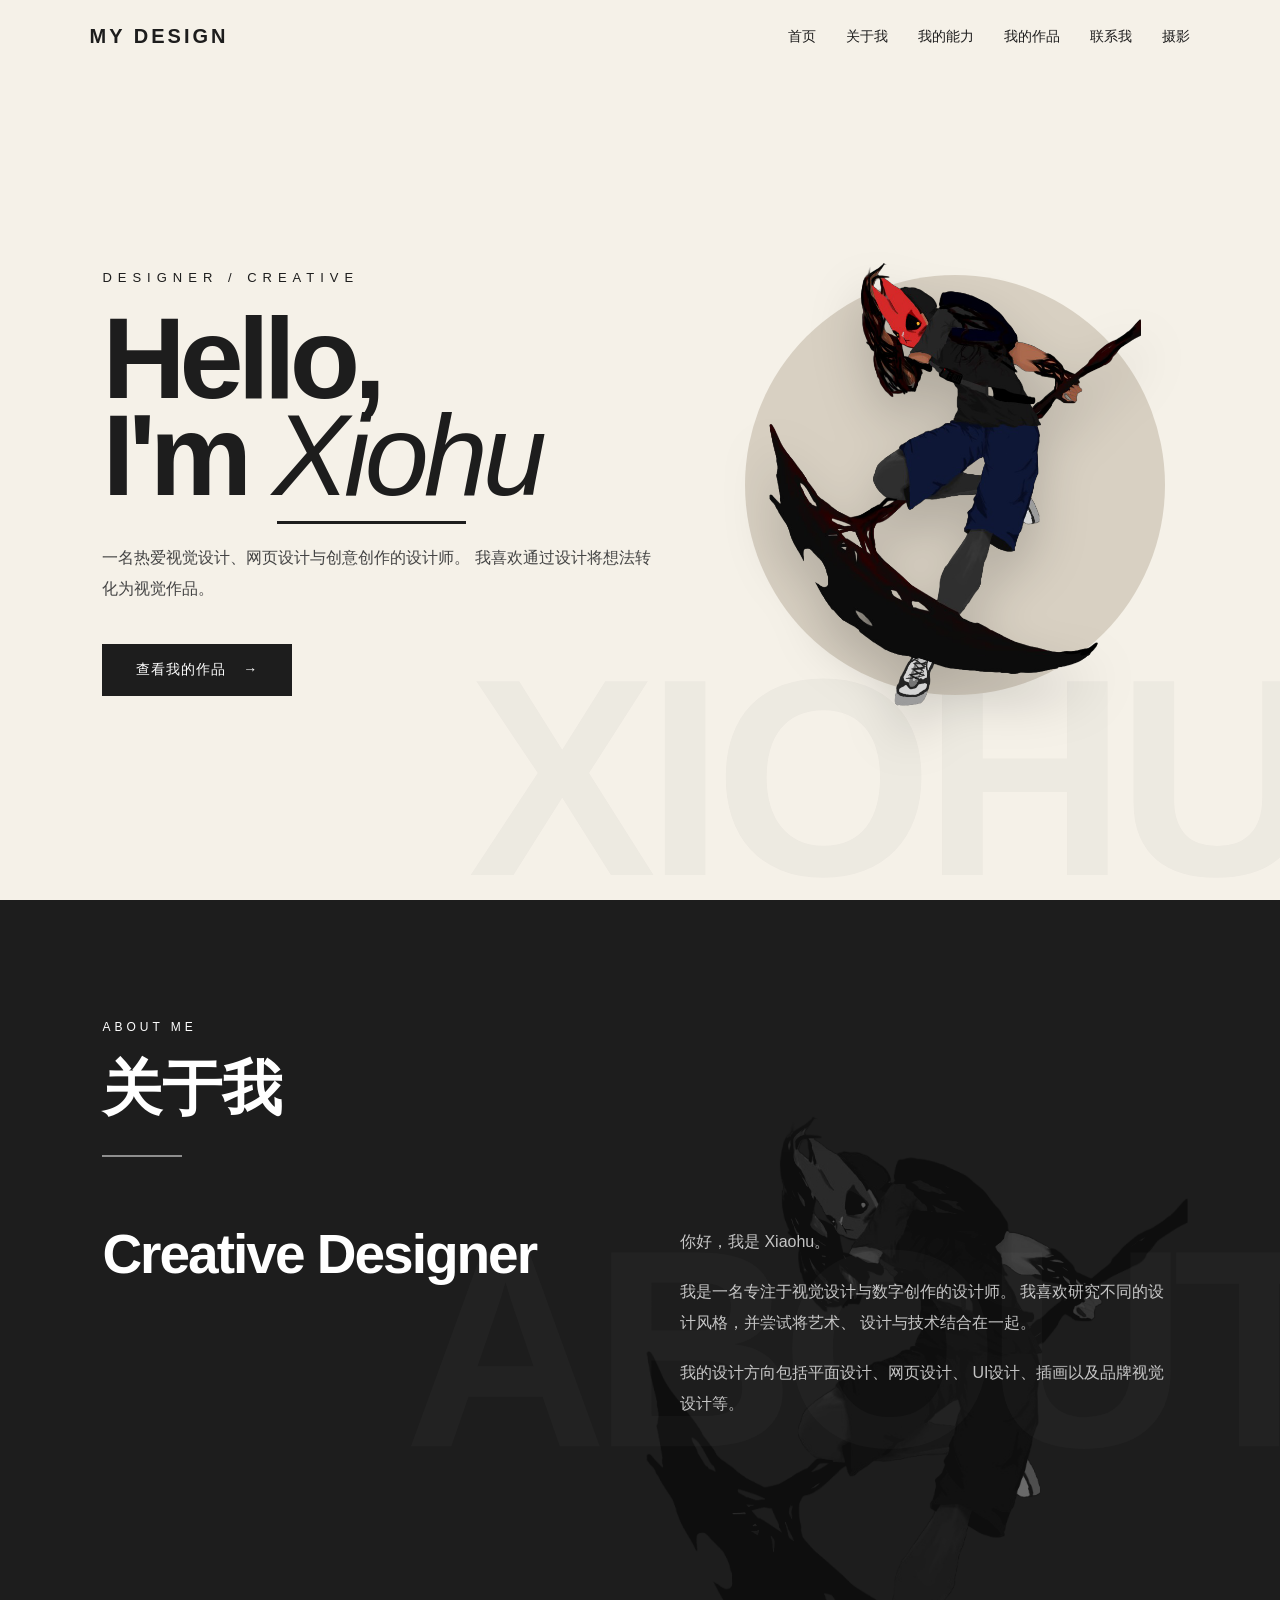
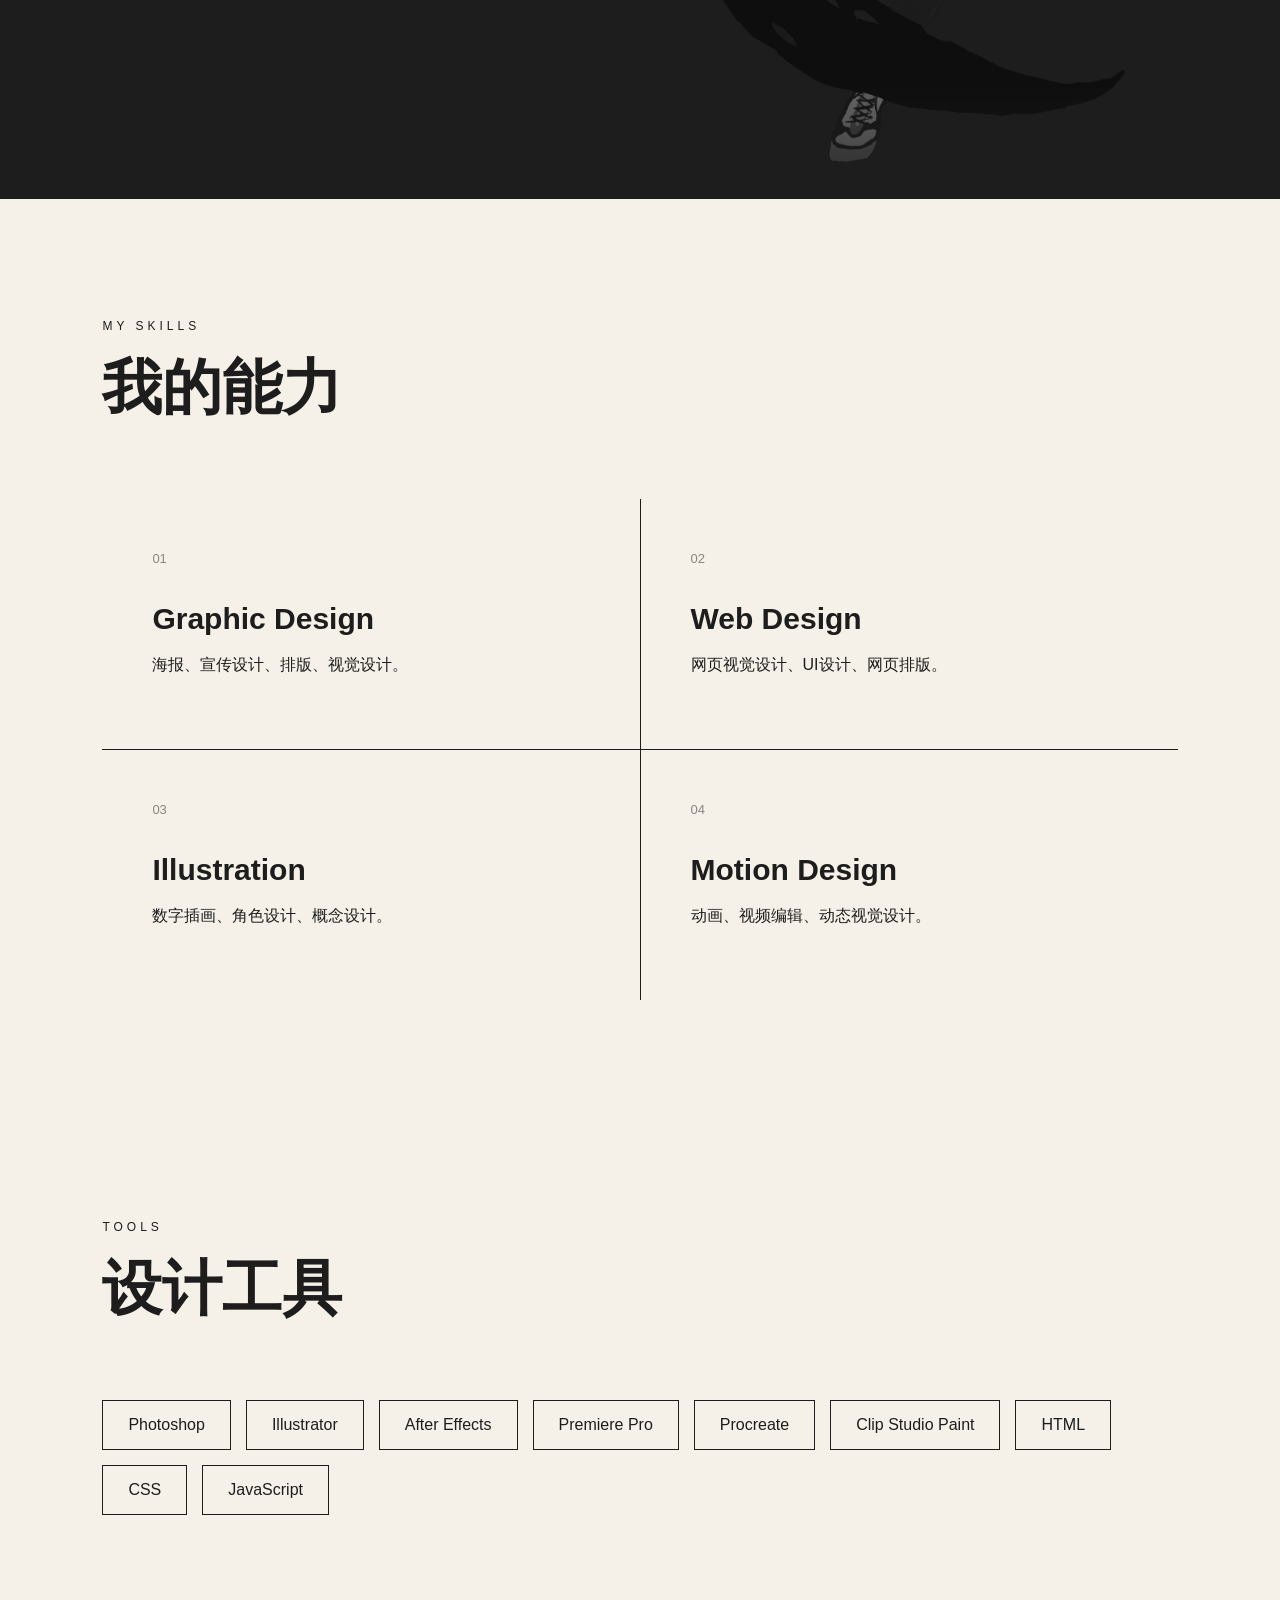
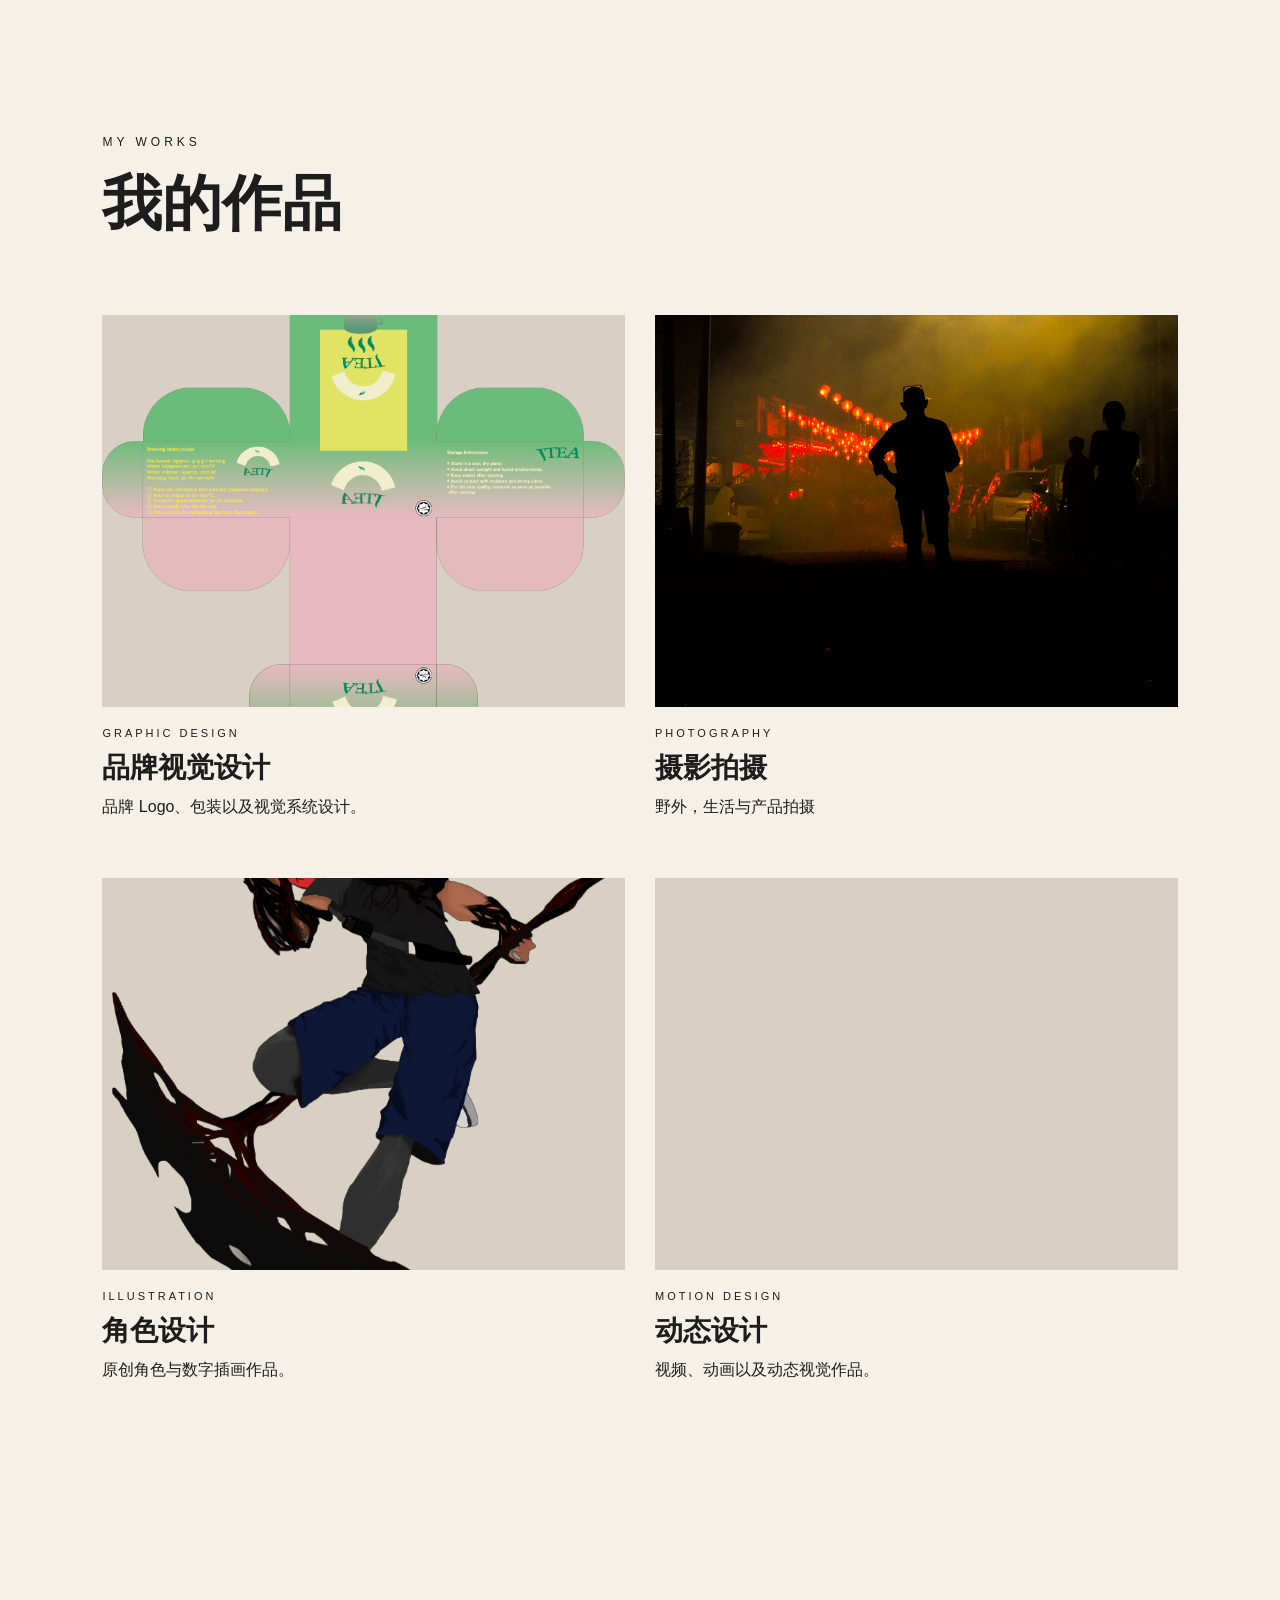
==== commit d33e4101: "Update index.html" ====
--- a/index.html
+++ b/index.html
@@ -387,37 +387,37 @@
 
     <div class="social-links">
 
-        <a href="你的YouTube链接" target="_blank" rel="noopener">
+        <a href="https://youtu.be/dQw4w9WgXcQ?si=2zkuLQ-vmHRlCfDZ" target="_blank" rel="noopener">
             <span>YouTube</span>
             <span>↗</span>
         </a>
 
-        <a href="你的Facebook链接" target="_blank" rel="noopener">
+        <a href="https://www.facebook.com/share/1FB8waFivN/" target="_blank" rel="noopener">
             <span>Facebook</span>
             <span>↗</span>
         </a>
 
-        <a href="你的Instagram链接" target="_blank" rel="noopener">
+        <a href="https://www.instagram.com/johu2206?igsh=MTczZjh3cWJoenRkcg==" target="_blank" rel="noopener">
             <span>Instagram</span>
             <span>↗</span>
         </a>
 
-        <a href="https://wa.me/你的电话号码" target="_blank" rel="noopener">
+        <a href="https://wa.me/qr/HPK7WDN5LCQXL1" target="_blank" rel="noopener">
             <span>WhatsApp</span>
             <span>↗</span>
         </a>
 
-        <a href="你的X链接" target="_blank" rel="noopener">
+        <a href="https://x.com/xiohu6616" target="_blank" rel="noopener">
             <span>X</span>
             <span>↗</span>
         </a>
 
-        <a href="你的抖音链接" target="_blank" rel="noopener">
+        <a href="https://v.douyin.com/4KrLKGC2iMI/" target="_blank" rel="noopener">
             <span>抖音</span>
             <span>↗</span>
         </a>
 
-        <a href="你的小红书链接" target="_blank" rel="noopener">
+        <a href="https://xhslink.cn/m/7cJZp5pcup2" target="_blank" rel="noopener">
             <span>小红书</span>
             <span>↗</span>
         </a>
--- a/css/Home.css
+++ b/css/Home.css
@@ -445,7 +445,7 @@
     object-fit: contain;
     object-position: bottom;
 
-    opacity: 0.18;
+    opacity: 0.50;
 
     filter:
         grayscale(100%)
@@ -1477,4 +1477,4 @@
         right: 15px;
     }
 
-}+}
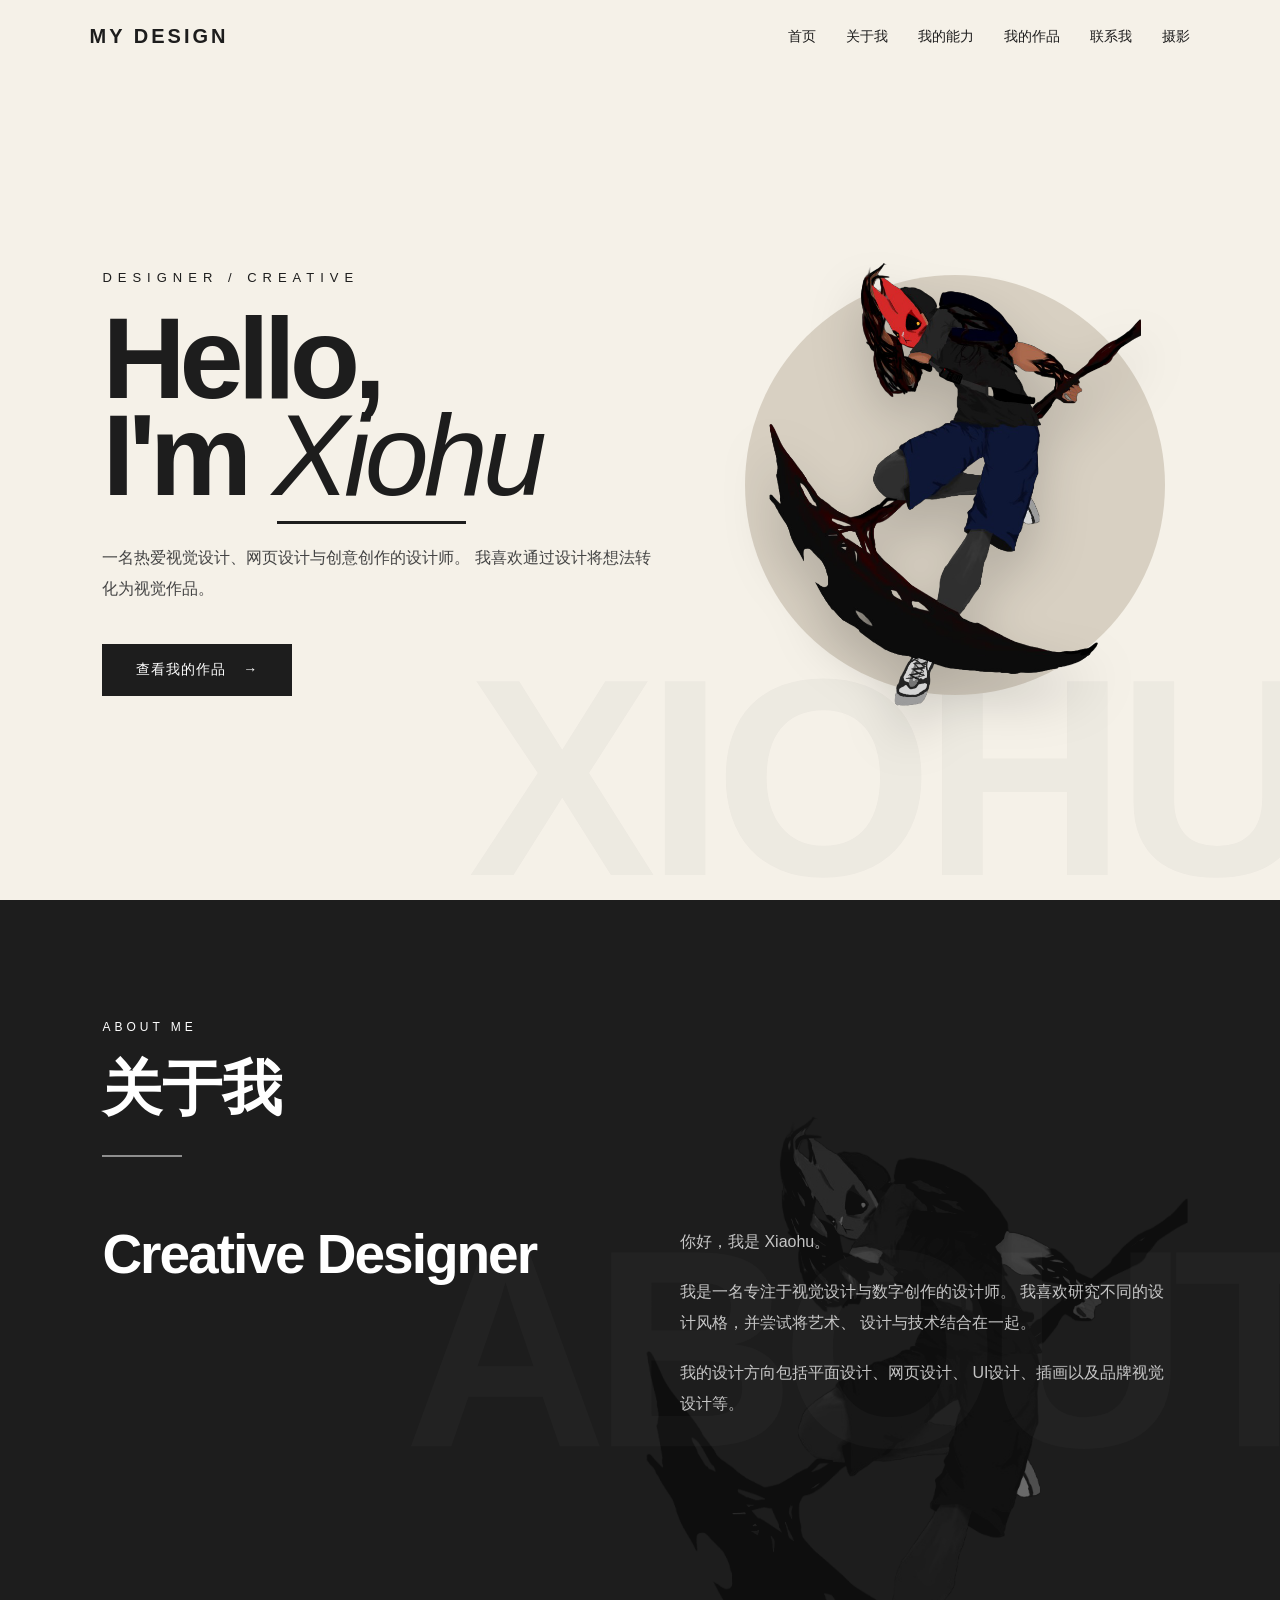
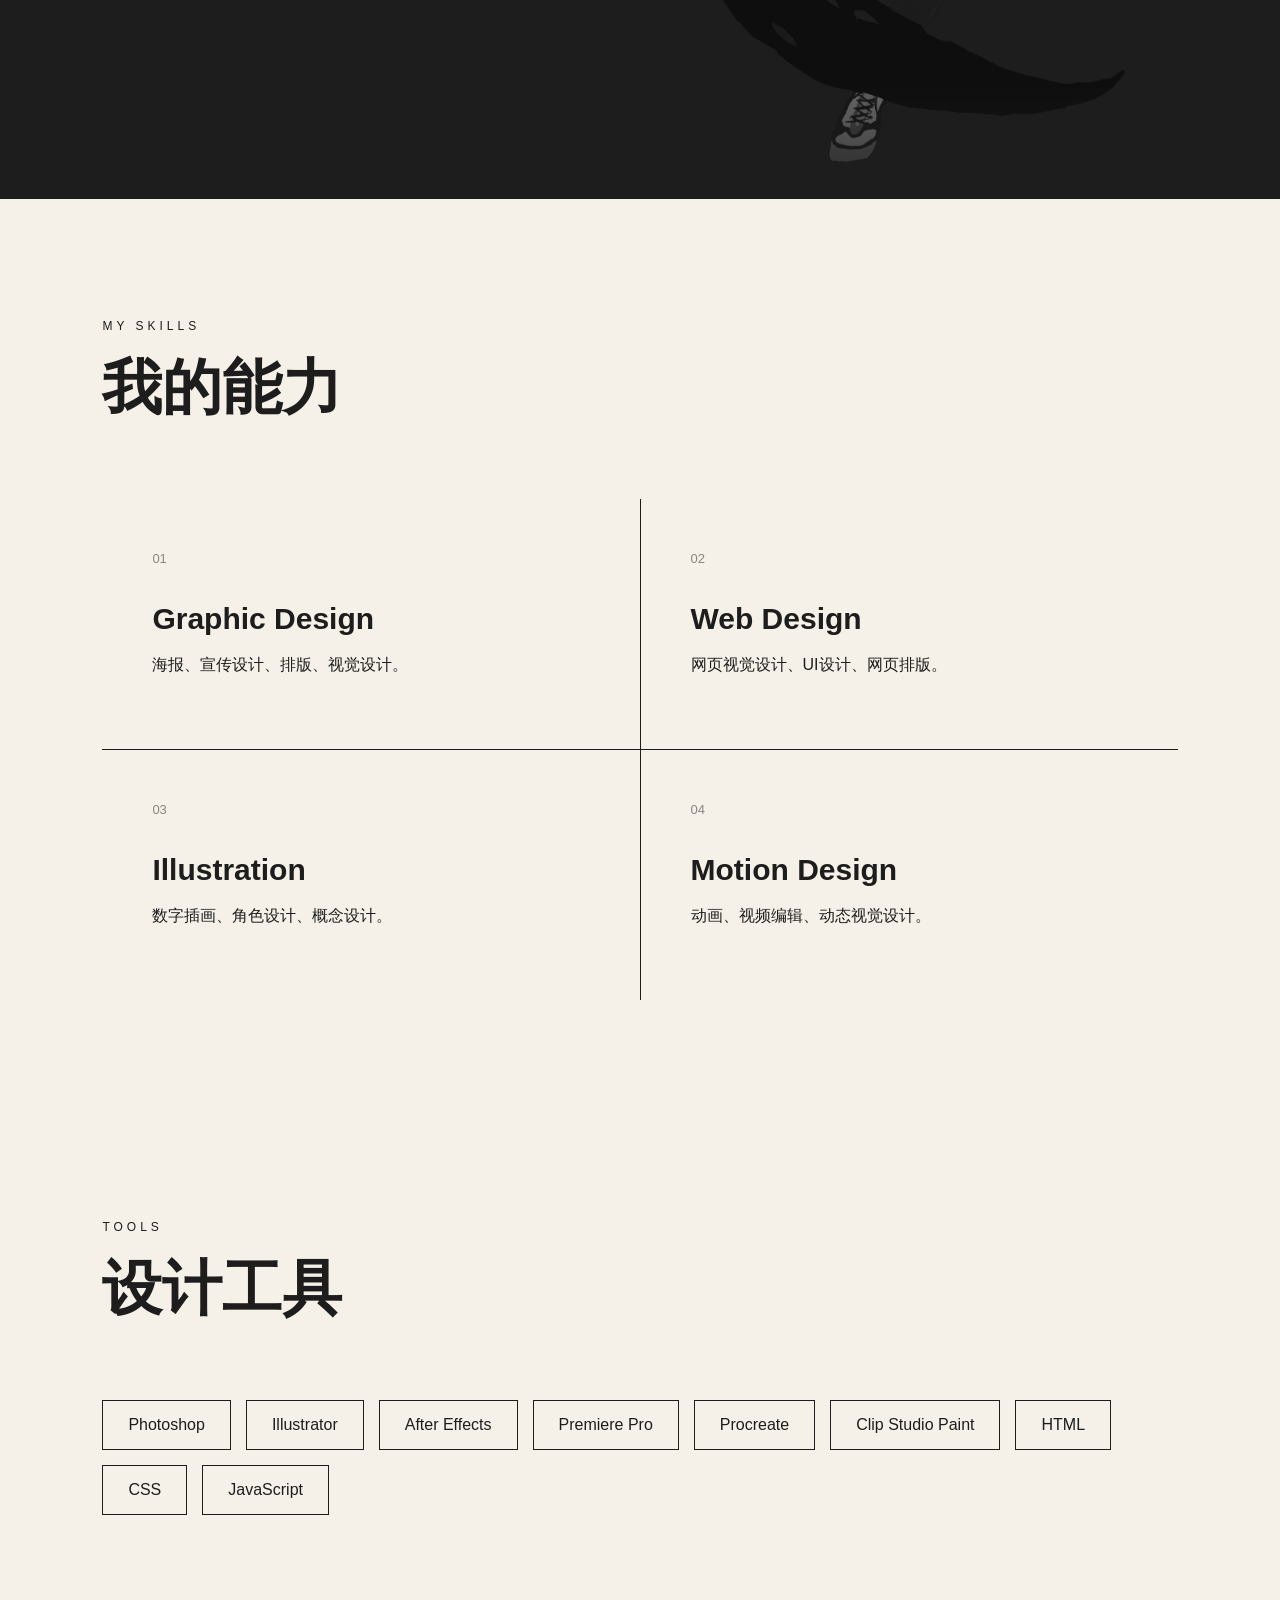
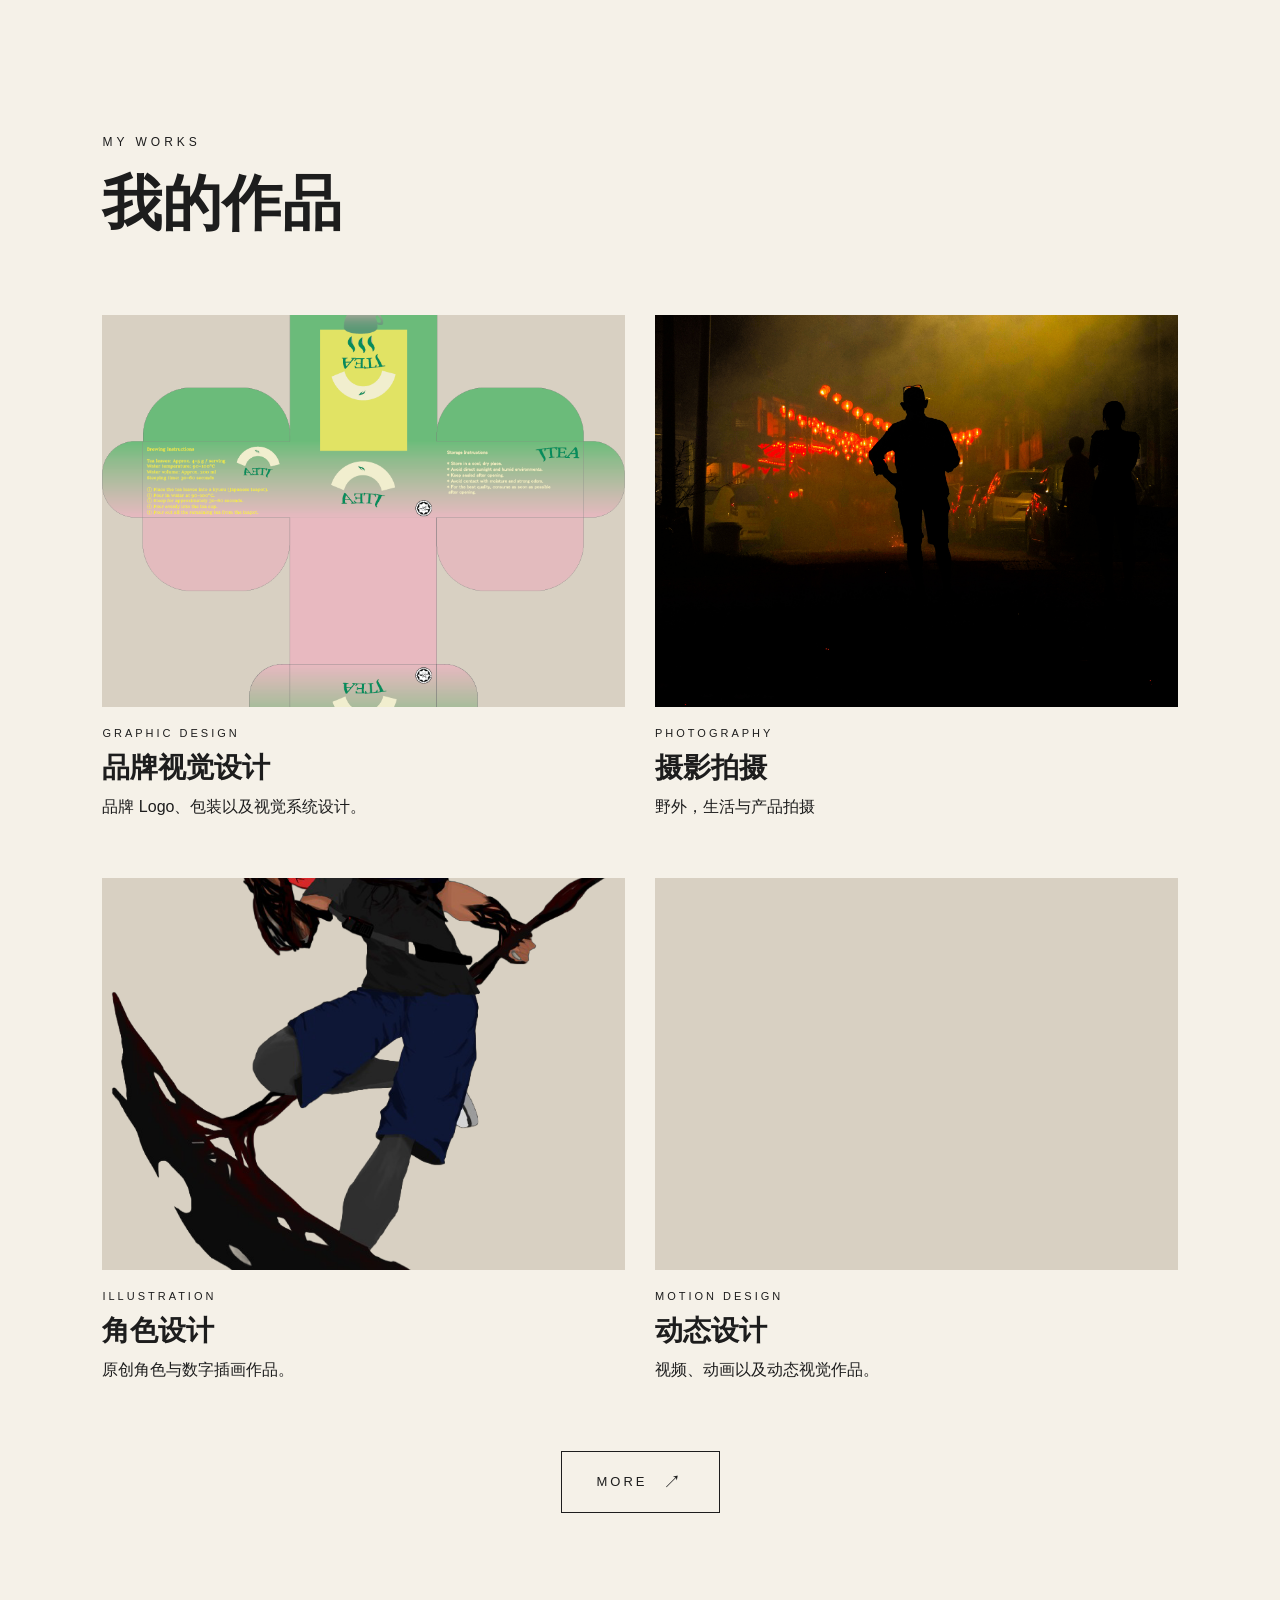
==== commit e566a000: "Update index.html" ====
--- a/index.html
+++ b/index.html
@@ -340,6 +340,15 @@
 
 </div>
 
+<div class="more-button">
+
+    <a href="./works.html">
+        MORE
+        <span>↗</span>
+    </a>
+
+</div>
+
 </section>
 
     <!-- 摄影 -->
--- a/css/Home.css
+++ b/css/Home.css
@@ -1478,3 +1478,60 @@
     }
 
 }
+
+/* =========================
+   MORE BUTTON
+========================= */
+
+.more-button {
+    margin-top: 70px;
+    display: flex;
+    justify-content: center;
+}
+
+
+.more-button a {
+    display: inline-flex;
+
+    align-items: center;
+    gap: 15px;
+
+    padding: 18px 35px;
+
+    border: 1px solid #1d1d1d;
+
+    color: #1d1d1d;
+
+    text-decoration: none;
+
+    font-size: 13px;
+
+    letter-spacing: 3px;
+
+    transition:
+        background 0.35s ease,
+        color 0.35s ease,
+        transform 0.35s ease;
+}
+
+
+.more-button a span {
+    font-size: 18px;
+
+    transition:
+        transform 0.35s ease;
+}
+
+
+.more-button a:hover {
+    background: #1d1d1d;
+
+    color: white;
+
+    transform: translateY(-5px);
+}
+
+
+.more-button a:hover span {
+    transform: translate(5px, -5px);
+}
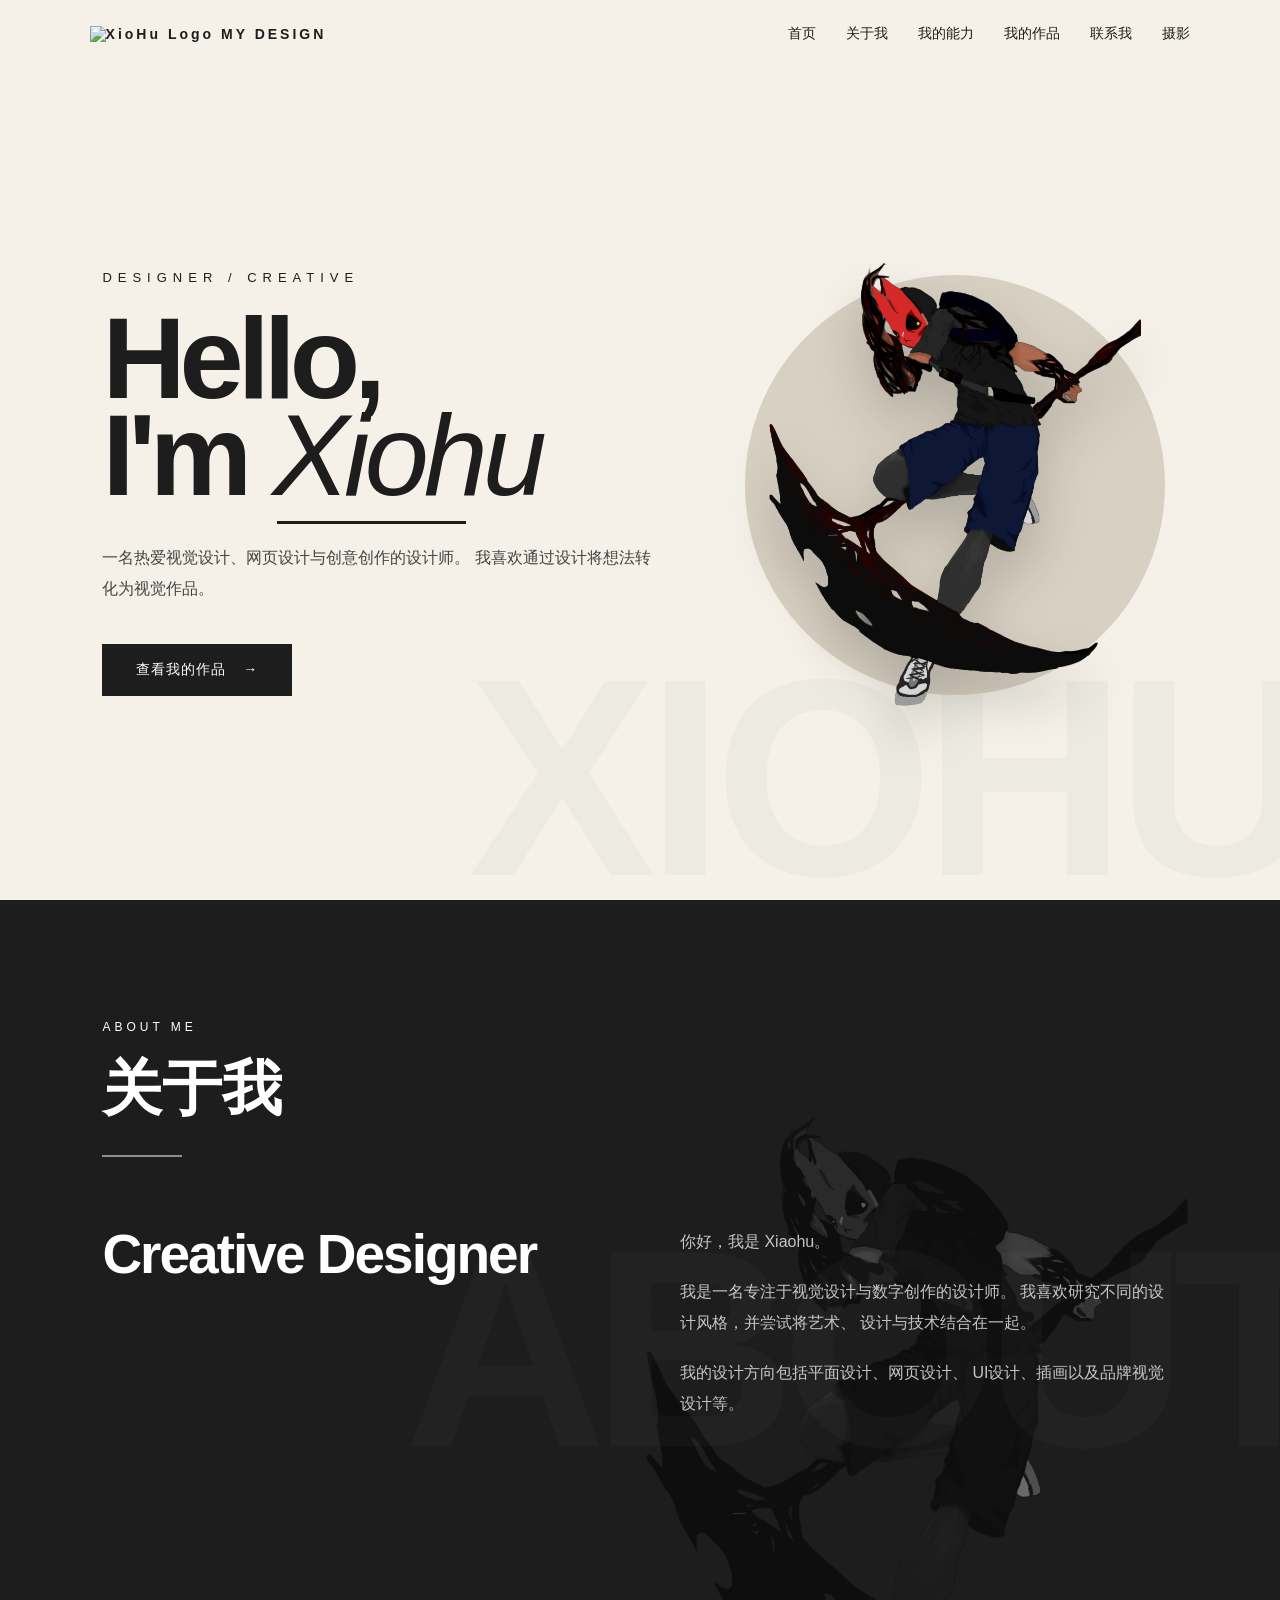
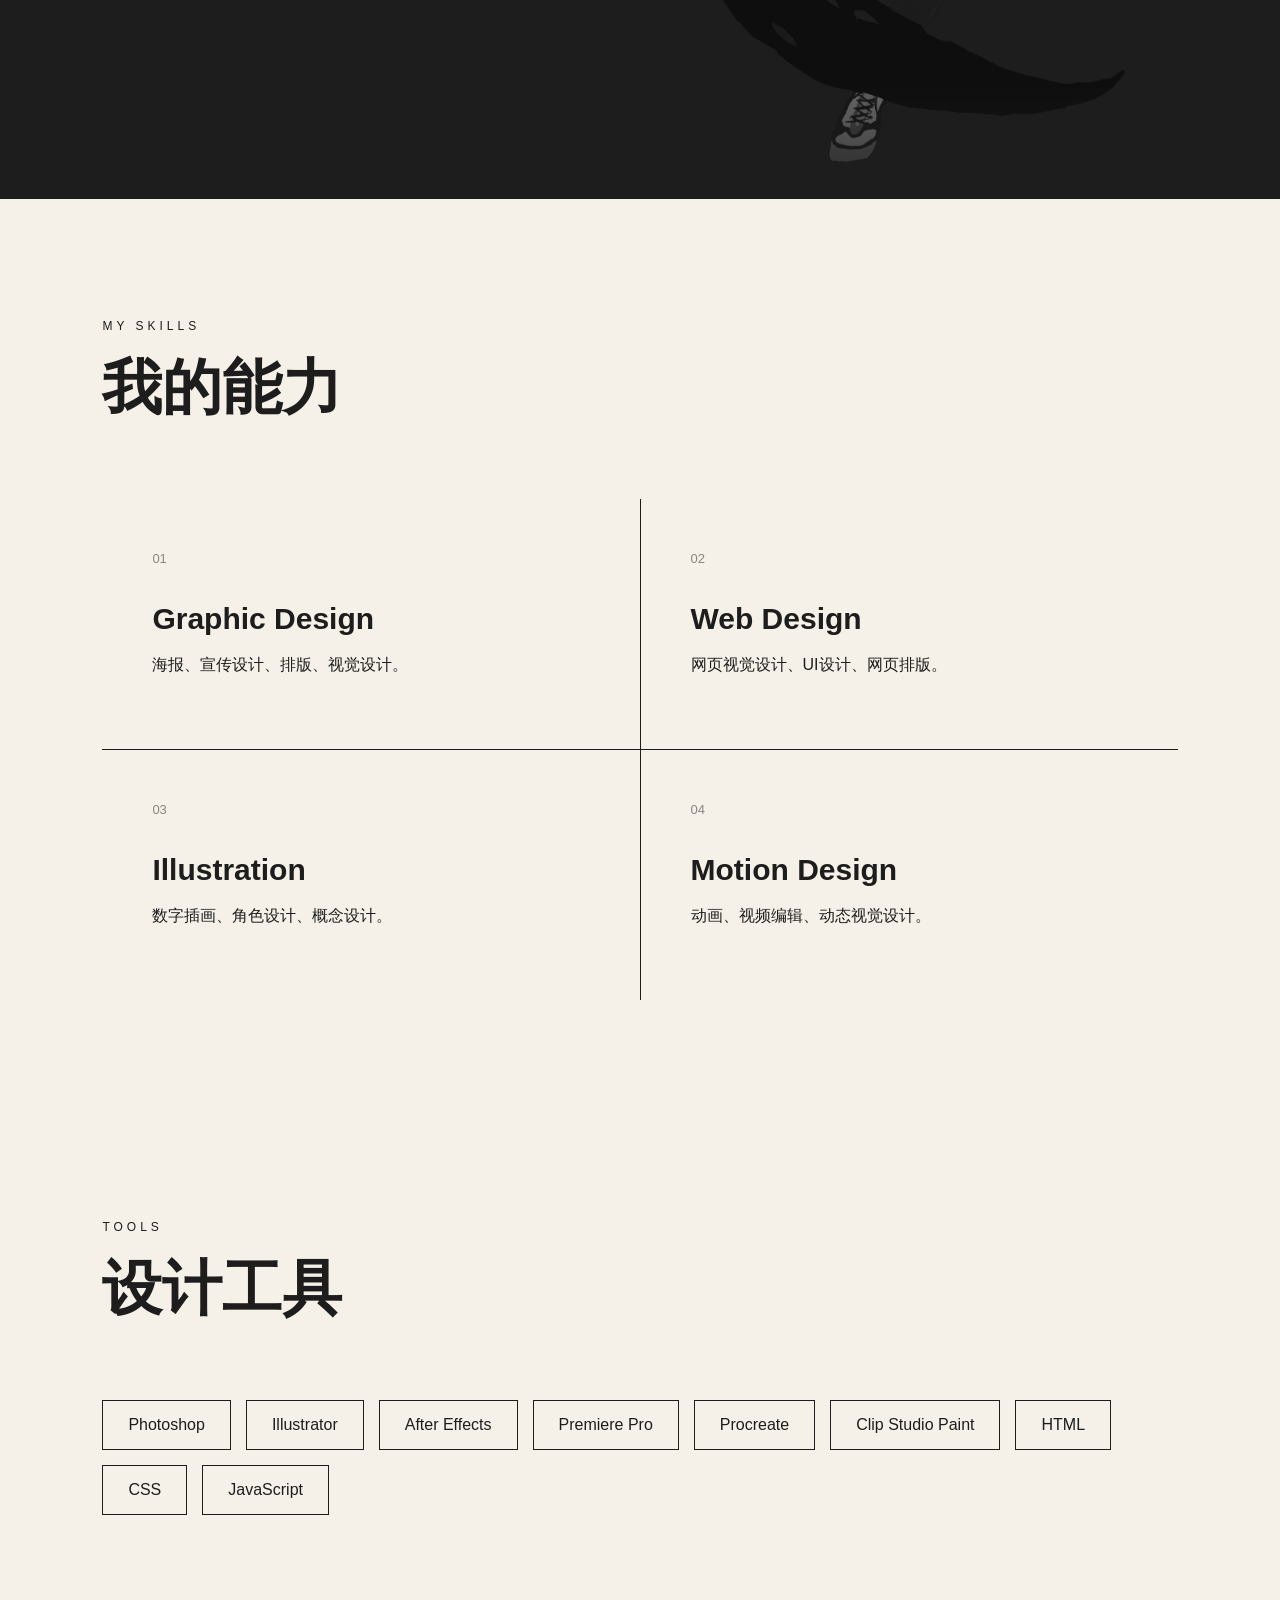
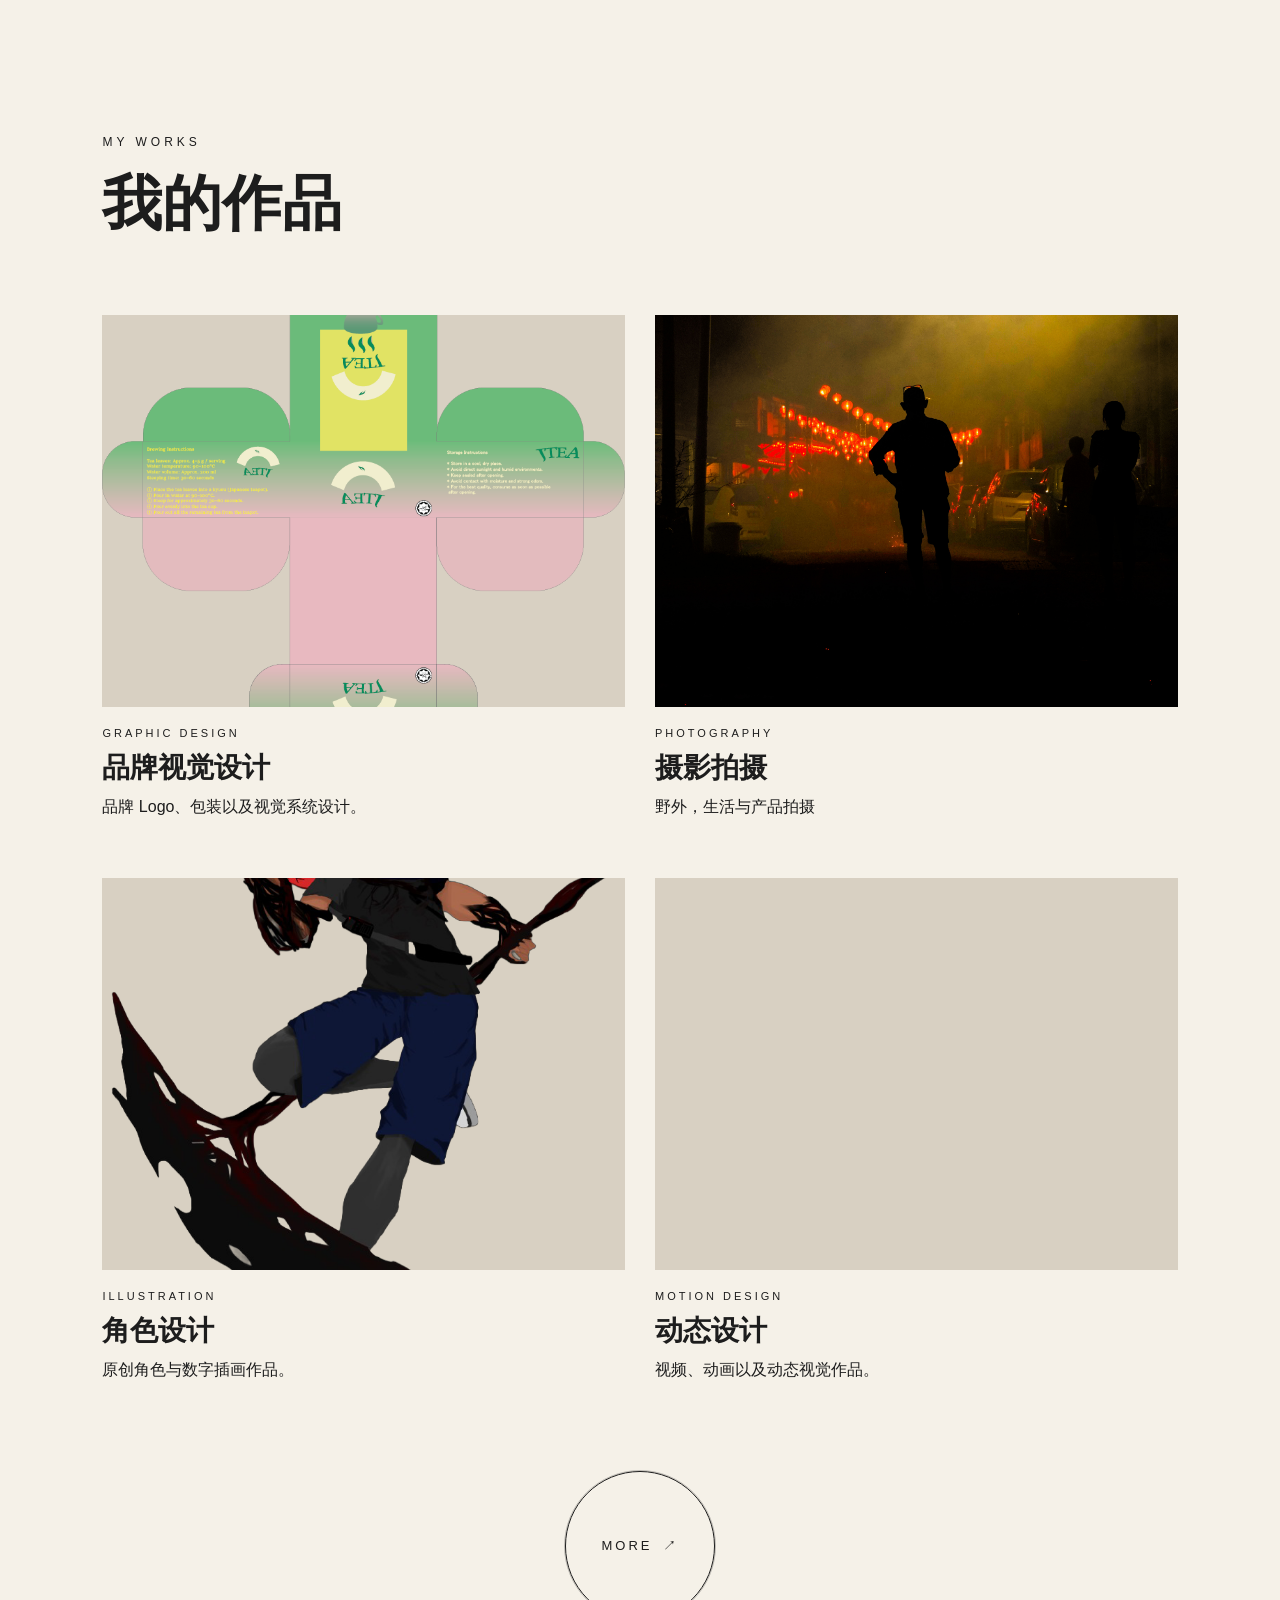
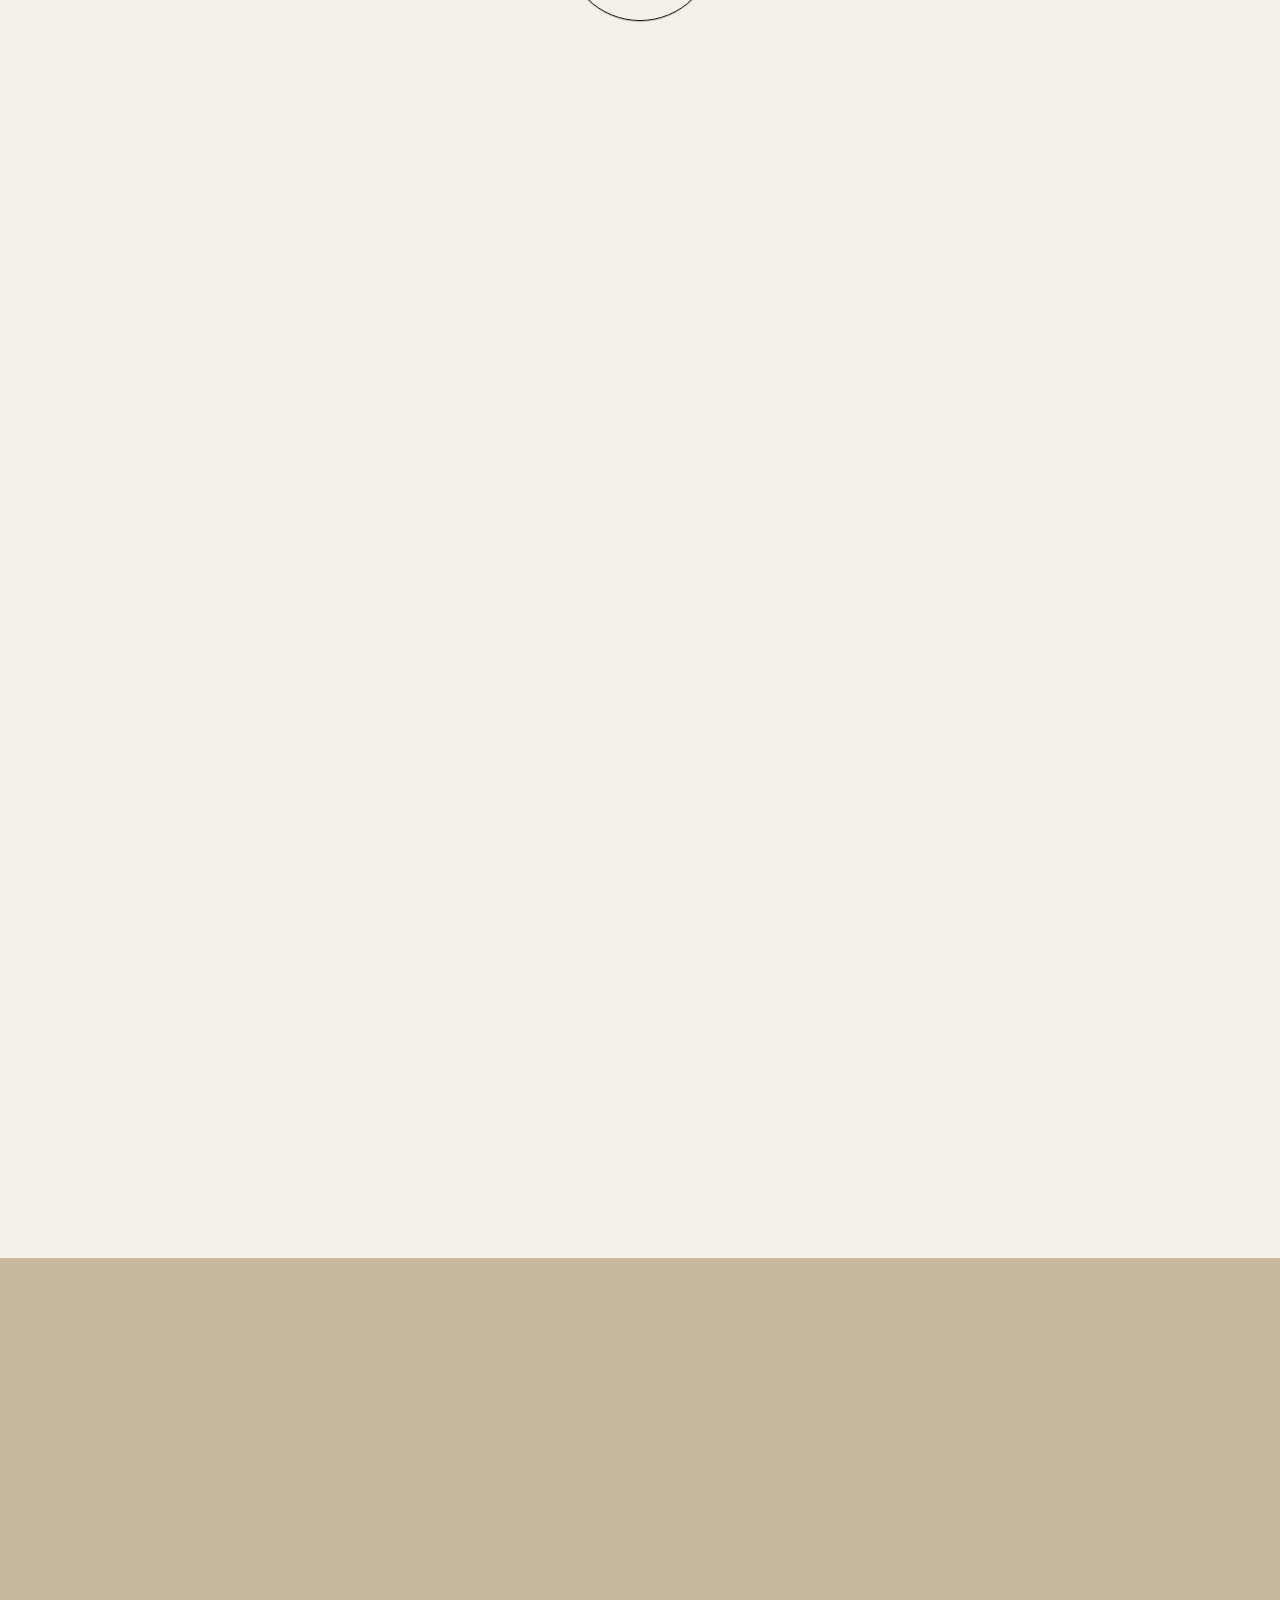
==== commit 3d90e490: "Update index.html" ====
--- a/index.html
+++ b/index.html
@@ -18,9 +18,10 @@
 <!-- 导航栏 -->
 <header class="navbar">
 
-<div class="logo">
-MY DESIGN
-</div>
+<a href="./index.html" class="logo">
+    <img src="./png/%E6%9C%AA%E5%91%BD%E5%90%8D.png" alt="XioHu Logo">
+    <span>MY DESIGN</span>
+</a>
 
 <nav>
 <a href="#home">首页</a>
--- a/css/Home.css
+++ b/css/Home.css
@@ -1478,28 +1478,45 @@
     }
 
 }
-
 /* =========================
-   MORE BUTTON
+   PREMIUM MORE BUTTON
 ========================= */
 
 .more-button {
-    margin-top: 70px;
+    width: 100%;
+
     display: flex;
     justify-content: center;
-}
-
+    align-items: center;
+
+    margin-top: 90px;
+
+    position: relative;
+}
+
+
+/* =========================
+   BUTTON
+========================= */
 
 .more-button a {
-    display: inline-flex;
-
+
+    position: relative;
+
+    width: 150px;
+    height: 150px;
+
+    display: flex;
+
+    justify-content: center;
     align-items: center;
-    gap: 15px;
-
-    padding: 18px 35px;
+
+    gap: 10px;
 
     border: 1px solid #1d1d1d;
 
+    border-radius: 50%;
+
     color: #1d1d1d;
 
     text-decoration: none;
@@ -1508,30 +1525,168 @@
 
     letter-spacing: 3px;
 
-    transition:
-        background 0.35s ease,
-        color 0.35s ease,
-        transform 0.35s ease;
-}
-
+    overflow: hidden;
+
+    transition:
+        color 0.5s ease,
+        transform 0.5s cubic-bezier(.16,1,.3,1);
+}
+
+
+/* =========================
+   黑色背景动画
+========================= */
+
+.more-button a::before {
+
+    content: "";
+
+    position: absolute;
+
+    width: 0;
+    height: 0;
+
+    left: 50%;
+    top: 50%;
+
+    background: #1d1d1d;
+
+    border-radius: 50%;
+
+    transform: translate(-50%, -50%);
+
+    transition:
+        width 0.6s cubic-bezier(.16,1,.3,1),
+        height 0.6s cubic-bezier(.16,1,.3,1);
+
+    z-index: 0;
+}
+
+
+/* =========================
+   文字
+========================= */
 
 .more-button a span {
+
+    position: relative;
+
+    z-index: 2;
+}
+
+
+/* =========================
+   箭头
+========================= */
+
+.more-arrow {
+
     font-size: 18px;
 
     transition:
-        transform 0.35s ease;
-}
-
+        transform 0.5s cubic-bezier(.16,1,.3,1);
+}
+
+
+/* =========================
+   Hover
+========================= */
 
 .more-button a:hover {
-    background: #1d1d1d;
 
     color: white;
 
-    transform: translateY(-5px);
-}
-
-
-.more-button a:hover span {
-    transform: translate(5px, -5px);
-}
+    transform:
+        translateY(-10px)
+        rotate(-3deg);
+
+}
+
+
+/* 黑色圆形扩大 */
+
+.more-button a:hover::before {
+
+    width: 220px;
+    height: 220px;
+
+}
+
+
+/* 箭头移动 */
+
+.more-button a:hover .more-arrow {
+
+    transform:
+        translate(7px, -7px)
+        scale(1.2);
+
+}
+
+
+/* =========================
+   外圈动画
+========================= */
+
+.more-button::before {
+
+    content: "";
+
+    position: absolute;
+
+    width: 150px;
+    height: 150px;
+
+    border: 1px solid rgba(29,29,29,0.25);
+
+    border-radius: 50%;
+
+    pointer-events: none;
+
+    transition:
+        transform 0.6s ease,
+        opacity 0.6s ease;
+}
+
+
+.more-button:hover::before {
+
+    transform: scale(1.35);
+
+    opacity: 0;
+}
+
+
+/* =========================
+   MOBILE
+========================= */
+
+@media (max-width: 768px) {
+
+    .more-button {
+
+        margin-top: 60px;
+
+    }
+
+
+    .more-button a {
+
+        width: 125px;
+
+        height: 125px;
+
+        font-size: 12px;
+
+    }
+
+
+    .more-button a:hover {
+
+        transform:
+            translateY(-5px)
+            rotate(-3deg);
+
+    }
+
+}
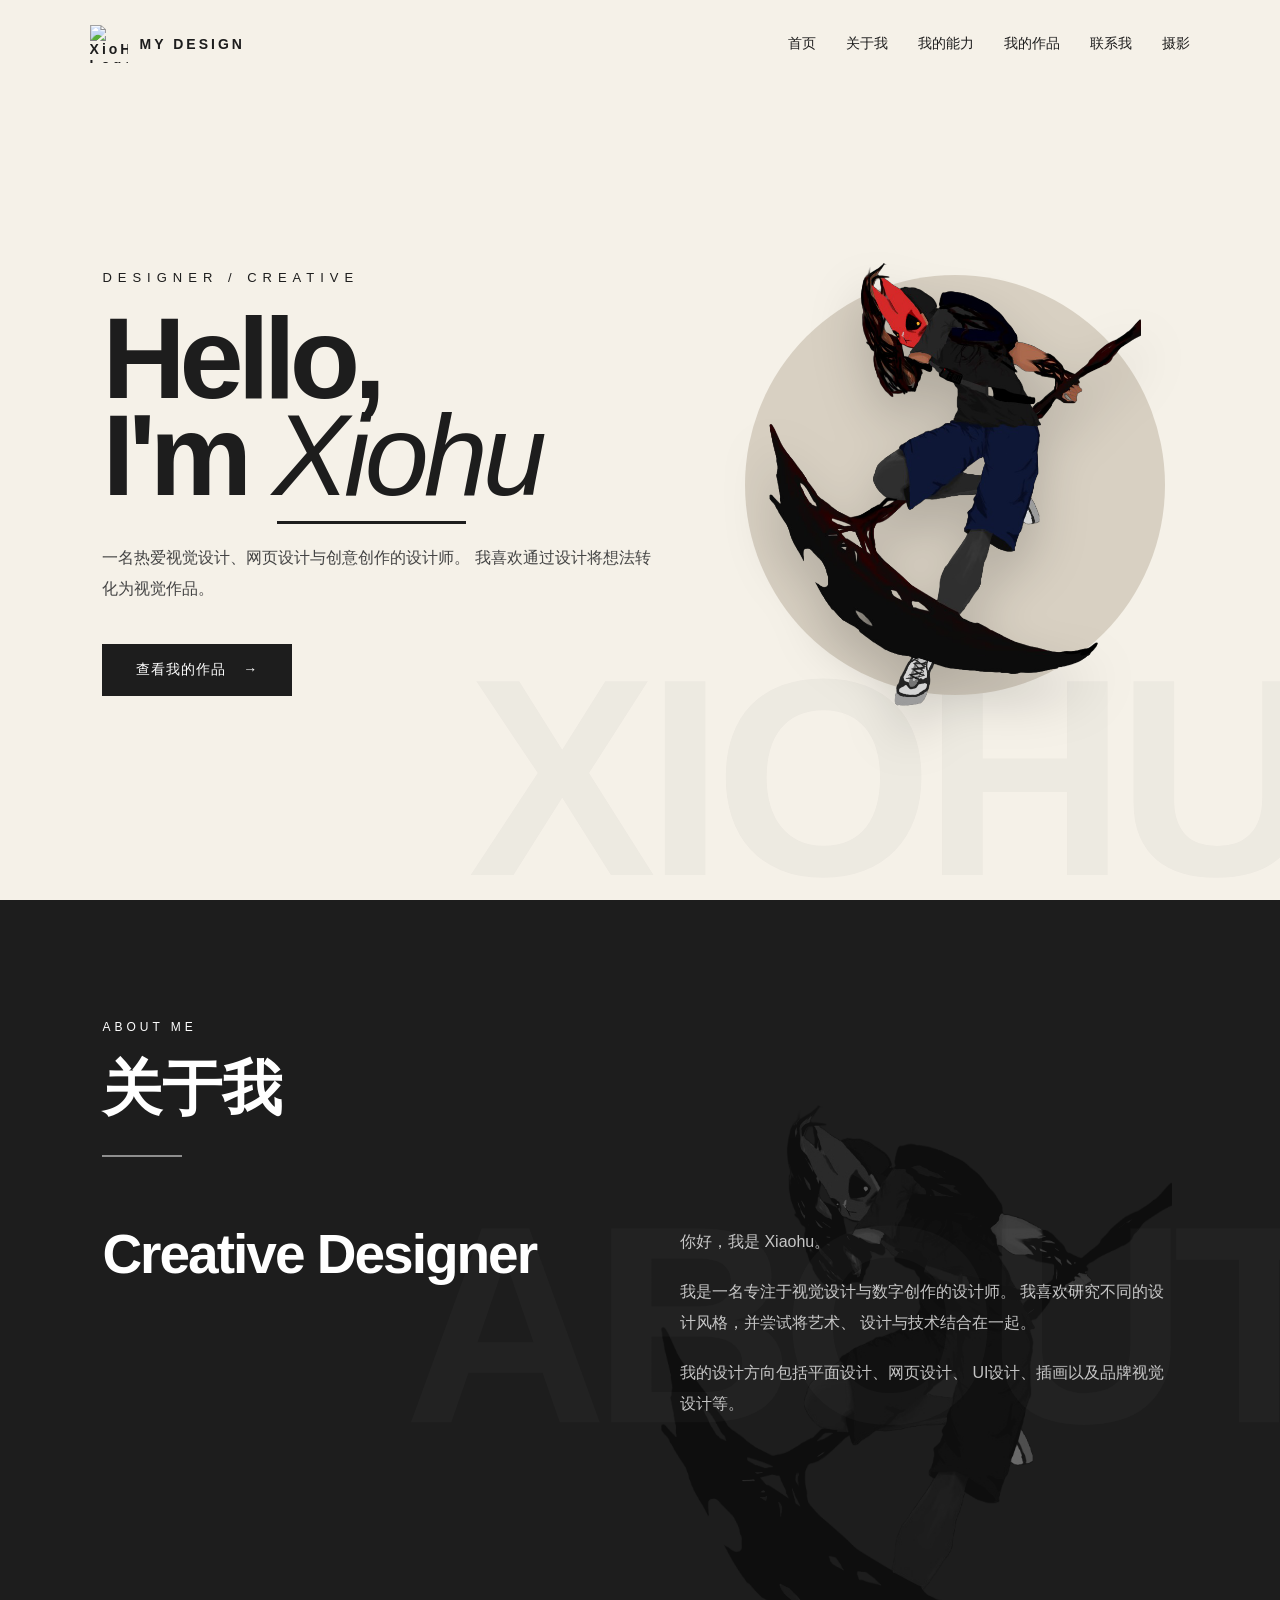
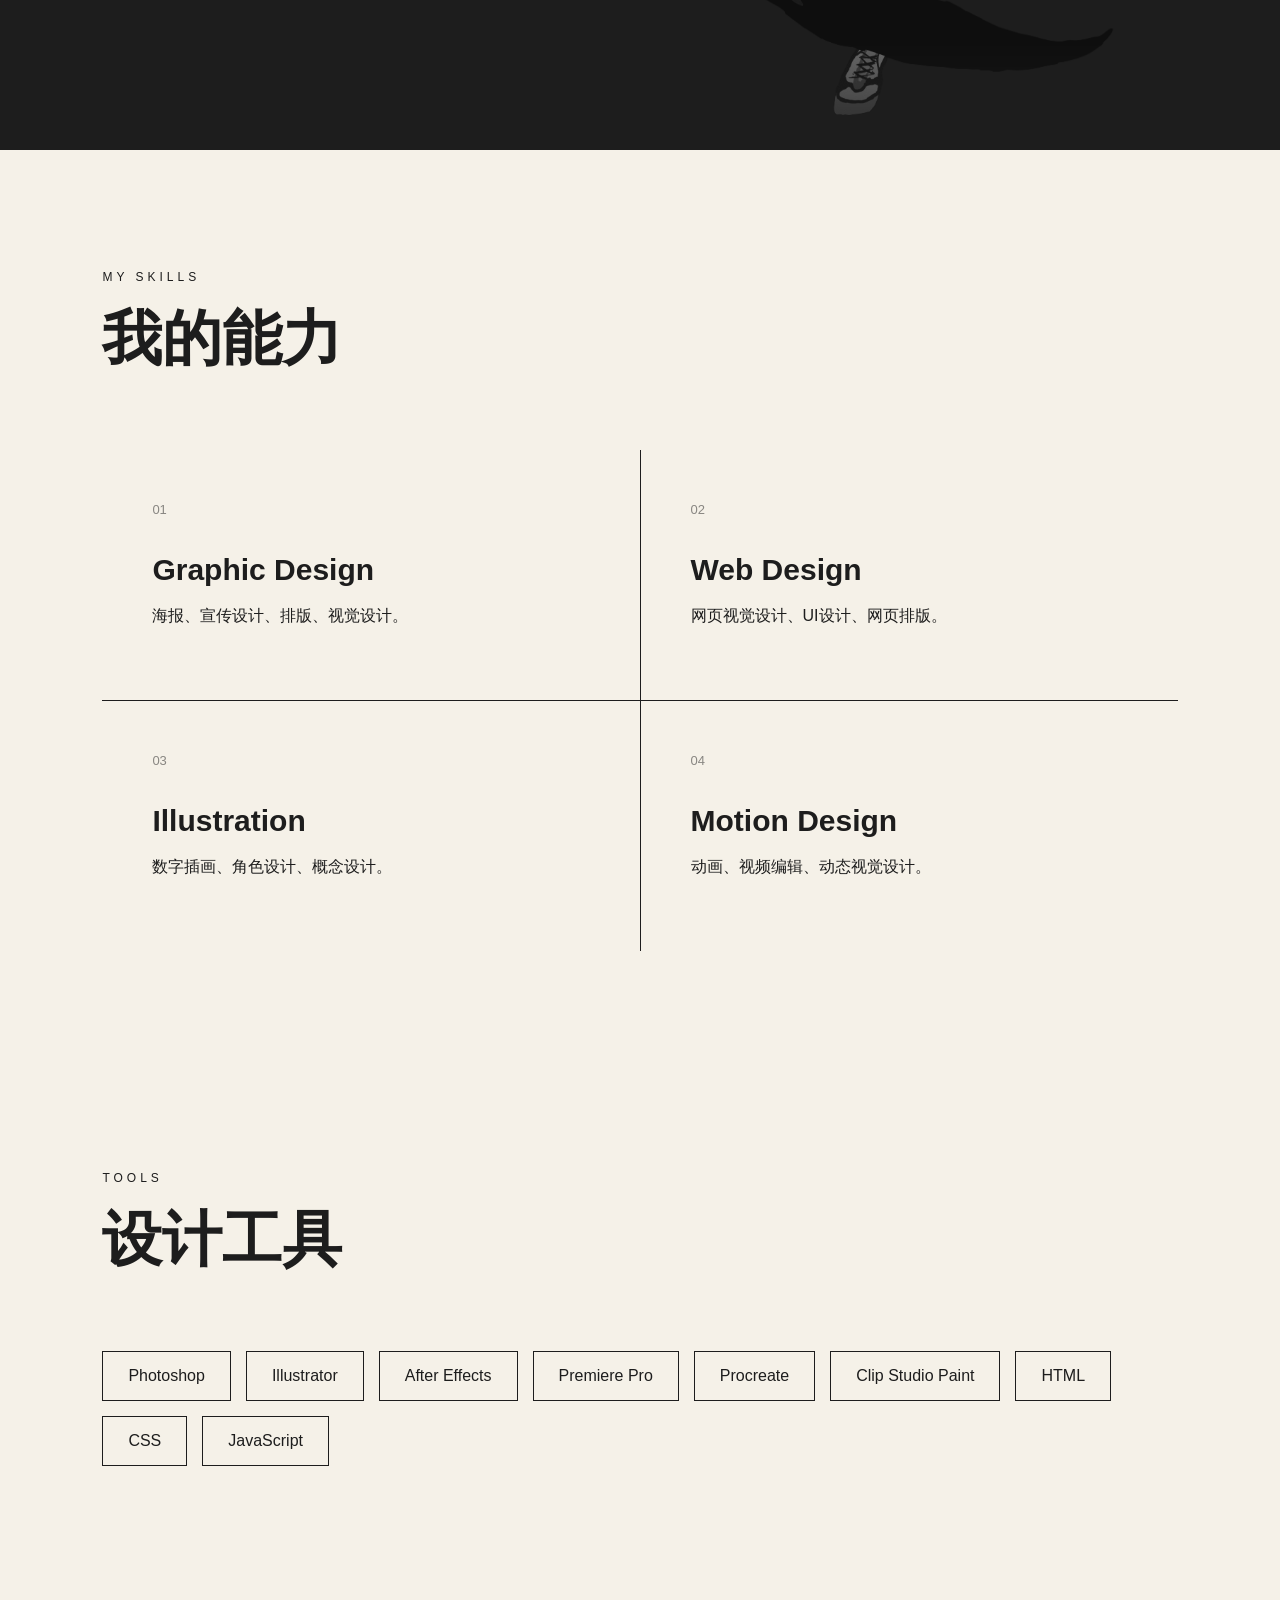
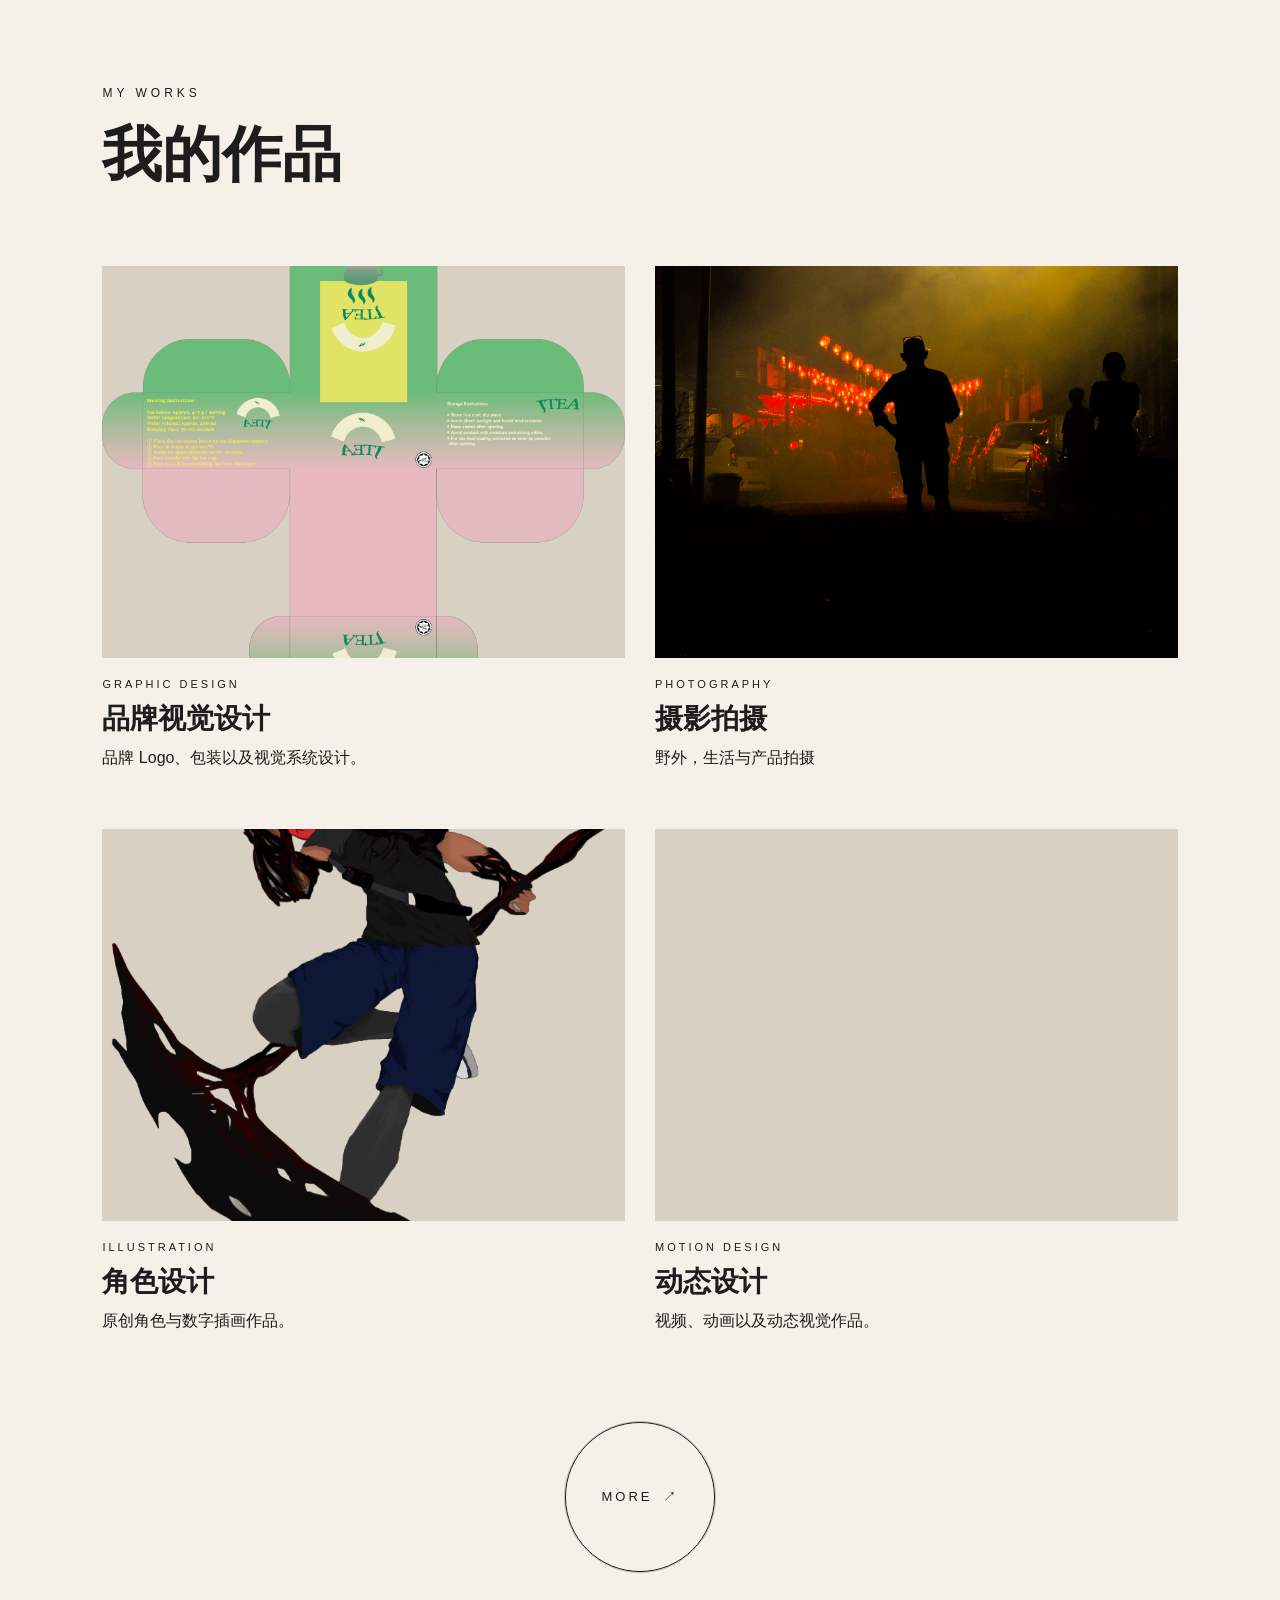
==== commit a76df6ec: "Update index.html" ====
--- a/index.html
+++ b/index.html
@@ -117,12 +117,6 @@
         </div>
 
     </div>
-    
-<section id="skills" class="section skills">
-    
-</section>
-
-
 
 </section>
 
--- a/css/Home.css
+++ b/css/Home.css
@@ -47,10 +47,52 @@
     z-index: 1000;
 }
 
+/* =========================
+   LOGO
+========================= */
+
 .logo {
+    display: flex;
+    align-items: center;
+    gap: 12px;
+
+    text-decoration: none;
+    color: #1d1d1d;
+
     font-size: 20px;
     font-weight: bold;
     letter-spacing: 3px;
+
+    transition: opacity 0.3s ease,
+                transform 0.3s ease;
+}
+
+
+/* Logo 图标 */
+
+.logo img {
+    width: 38px;
+    height: 38px;
+
+    object-fit: contain;
+
+    display: block;
+
+    transition: transform 0.4s ease;
+}
+
+
+/* 鼠标移动到 Logo */
+
+.logo:hover {
+    opacity: 0.75;
+}
+
+
+/* 图标旋转/放大 */
+
+.logo:hover img {
+    transform: scale(1.08) rotate(-5deg);
 }
 
 .navbar nav {
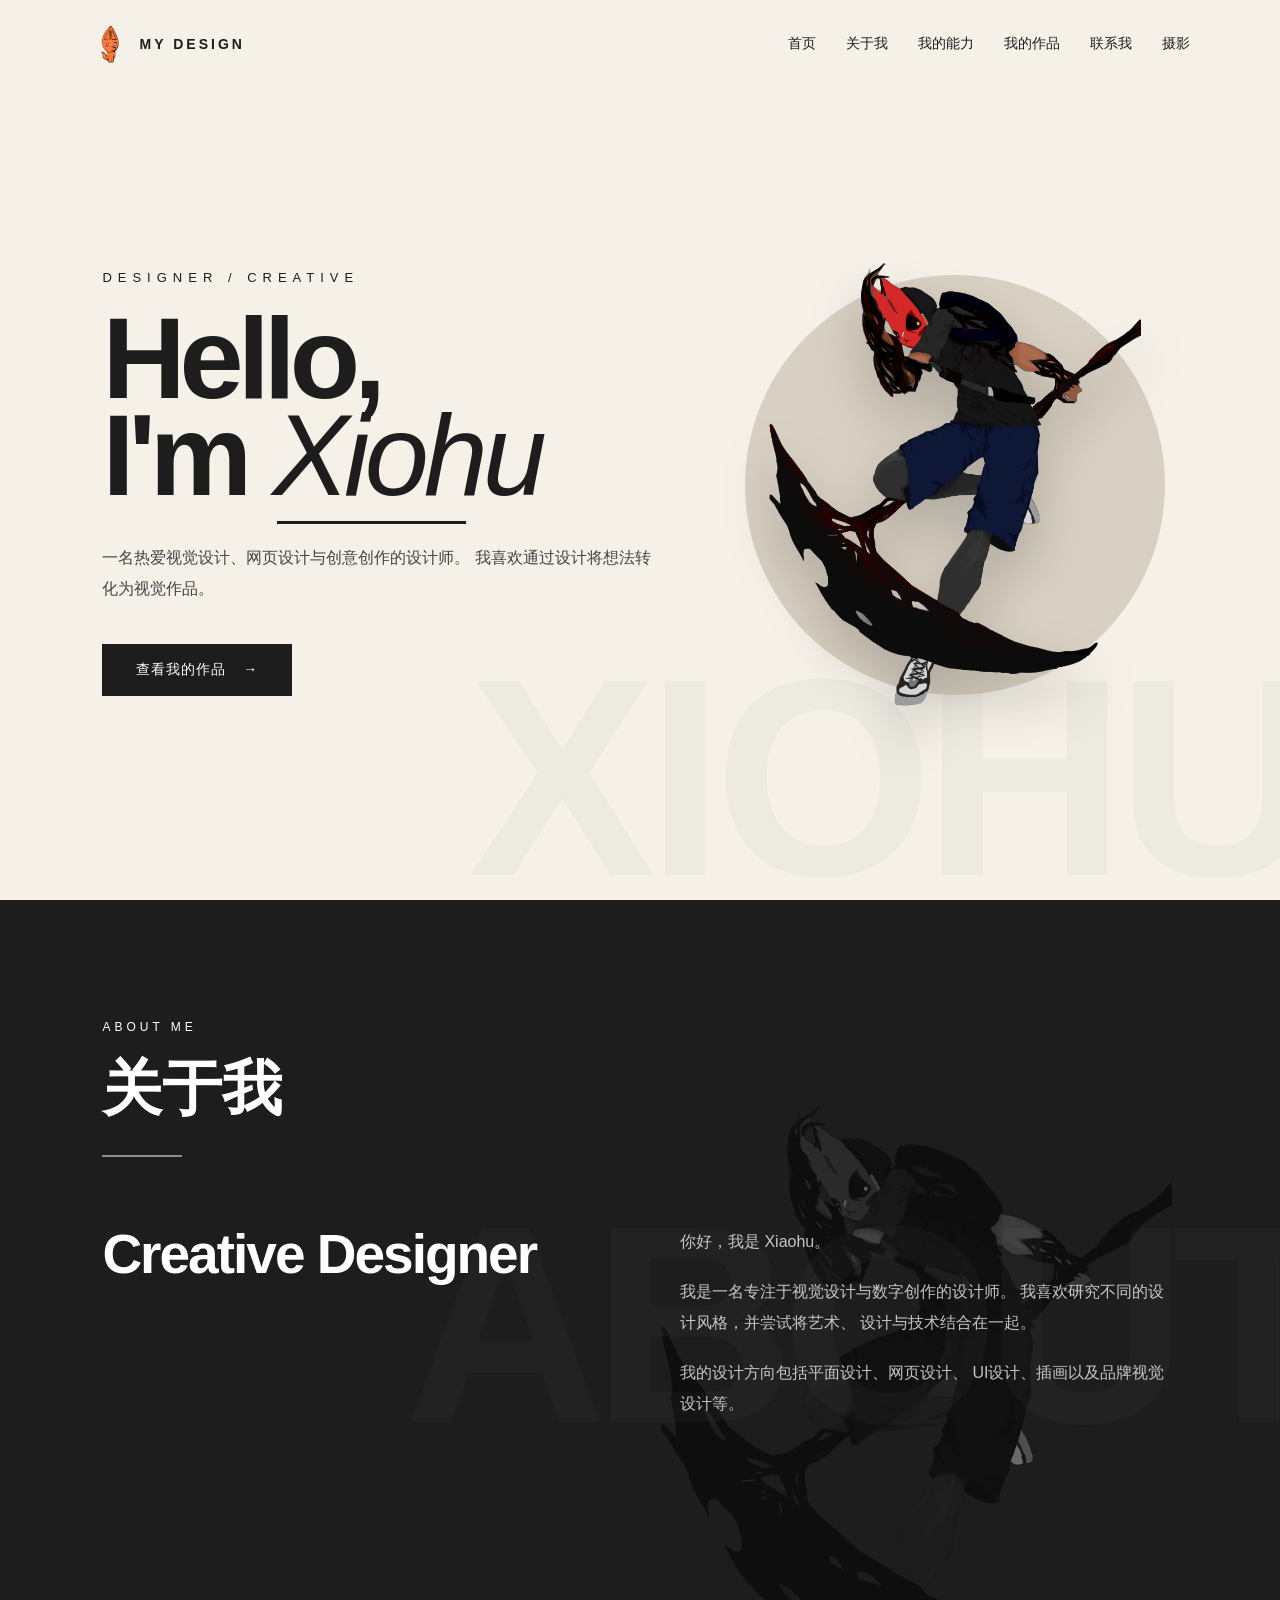
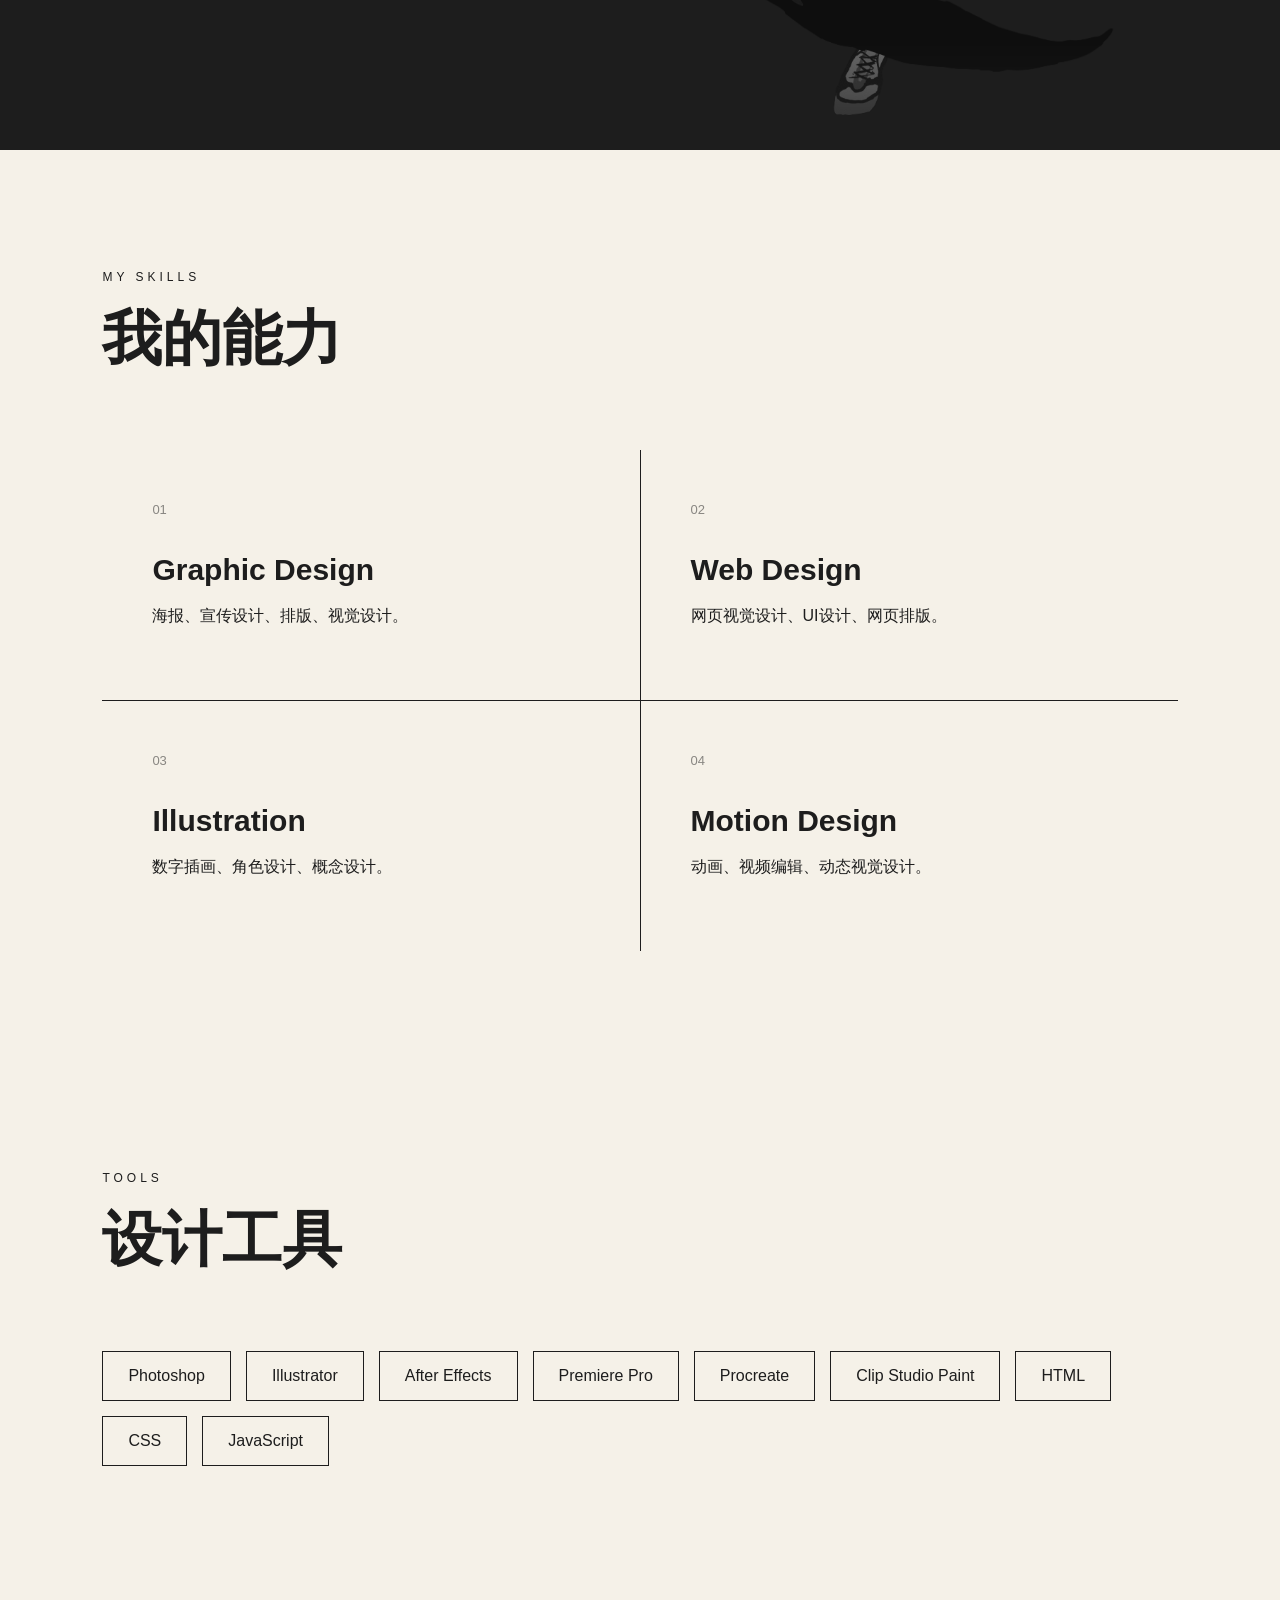
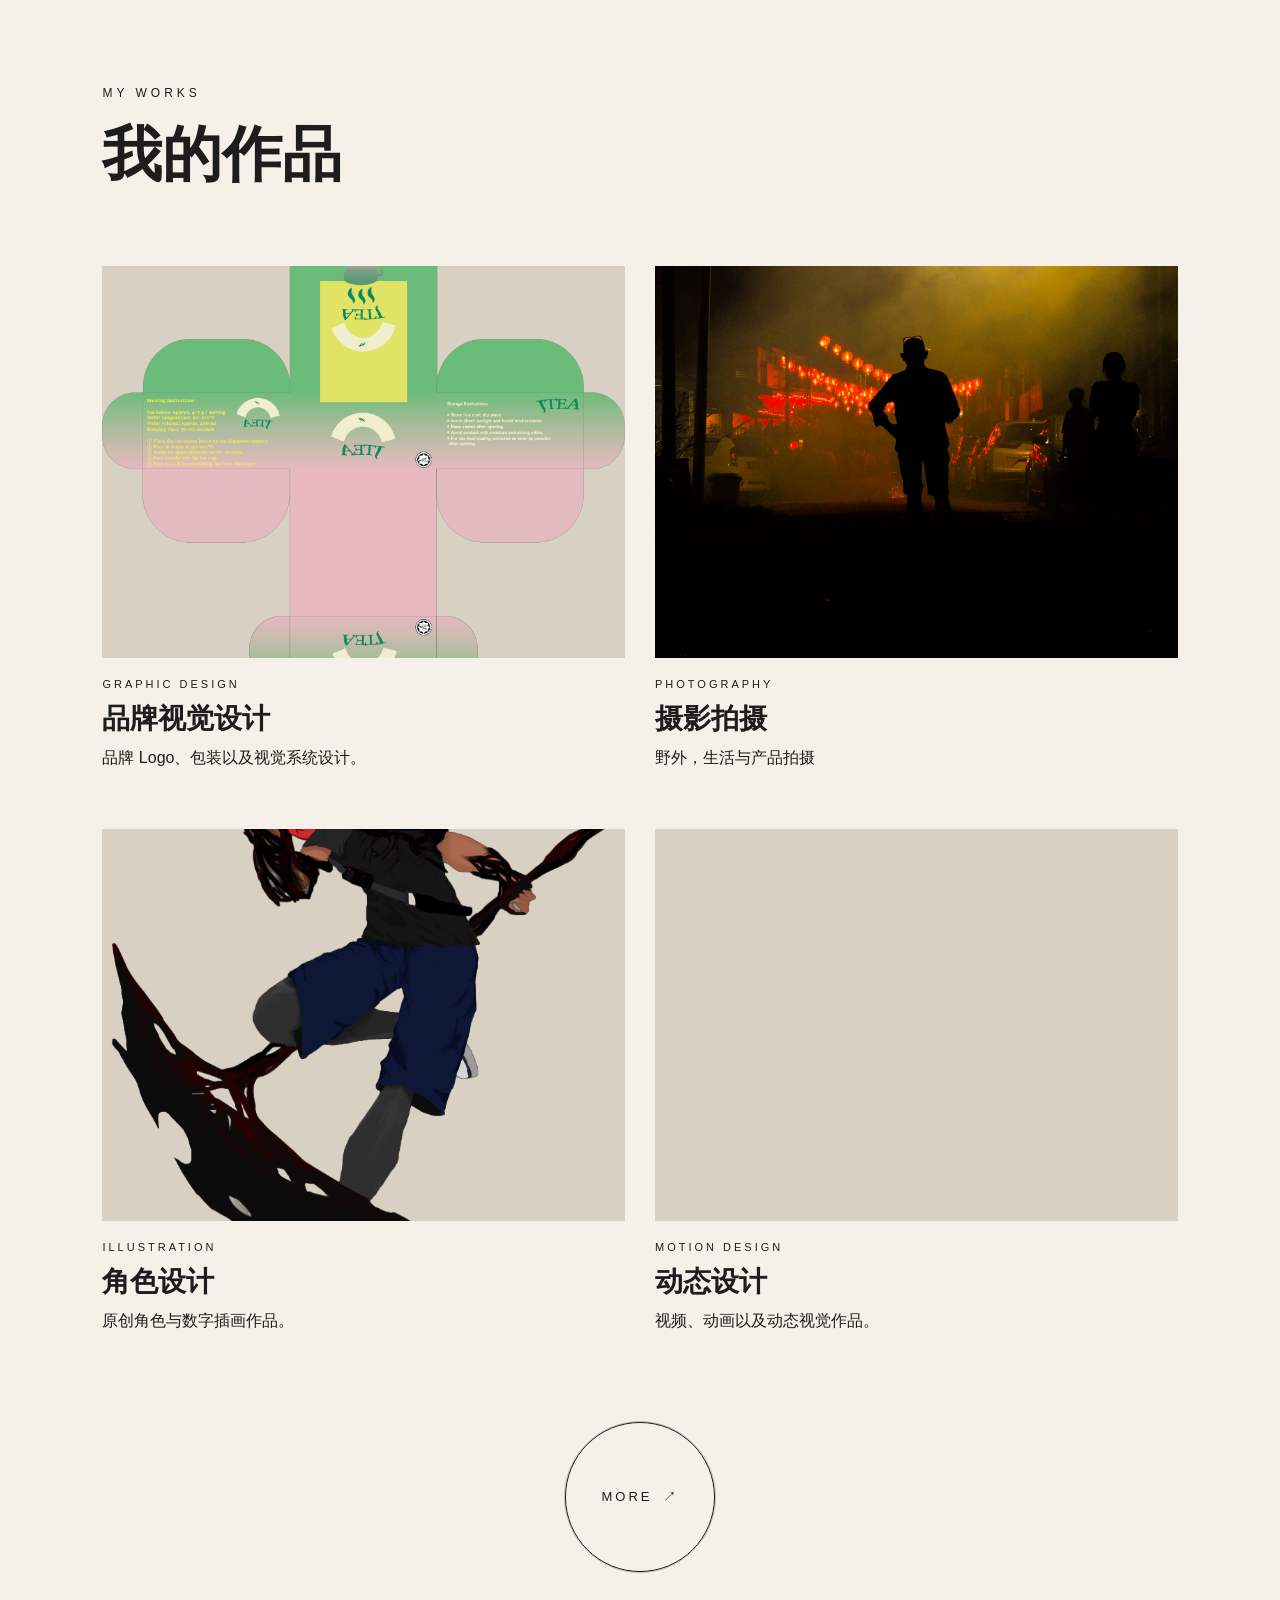
==== commit d75ad63a: "Update index.html" ====
--- a/index.html
+++ b/index.html
@@ -19,7 +19,7 @@
 <header class="navbar">
 
 <a href="./index.html" class="logo">
-    <img src="./png/%E6%9C%AA%E5%91%BD%E5%90%8D.png" alt="XioHu Logo">
+    <img src="./png/%E6%9C%AA%E5%91%BD%E5%90%8D%E4%BD%9C%E5%93%81.png" alt="XioHu Logo">
     <span>MY DESIGN</span>
 </a>
 
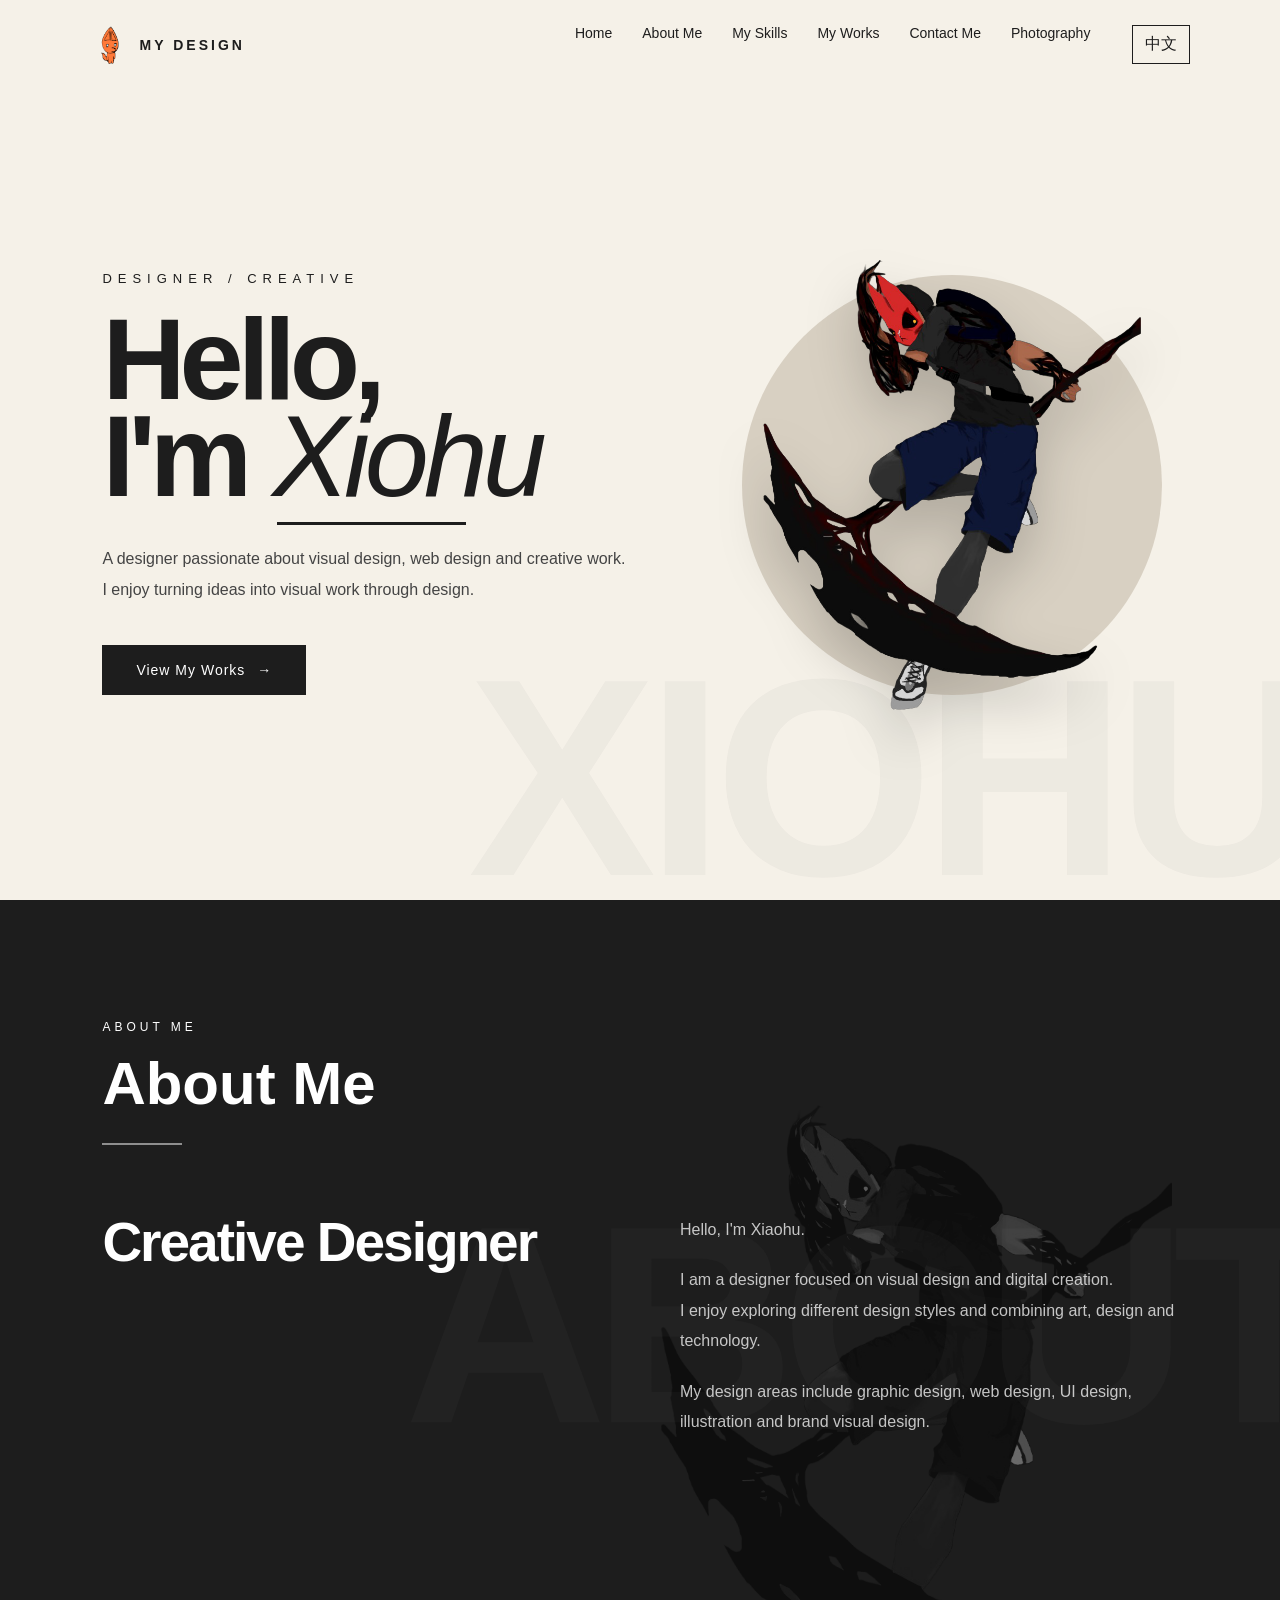
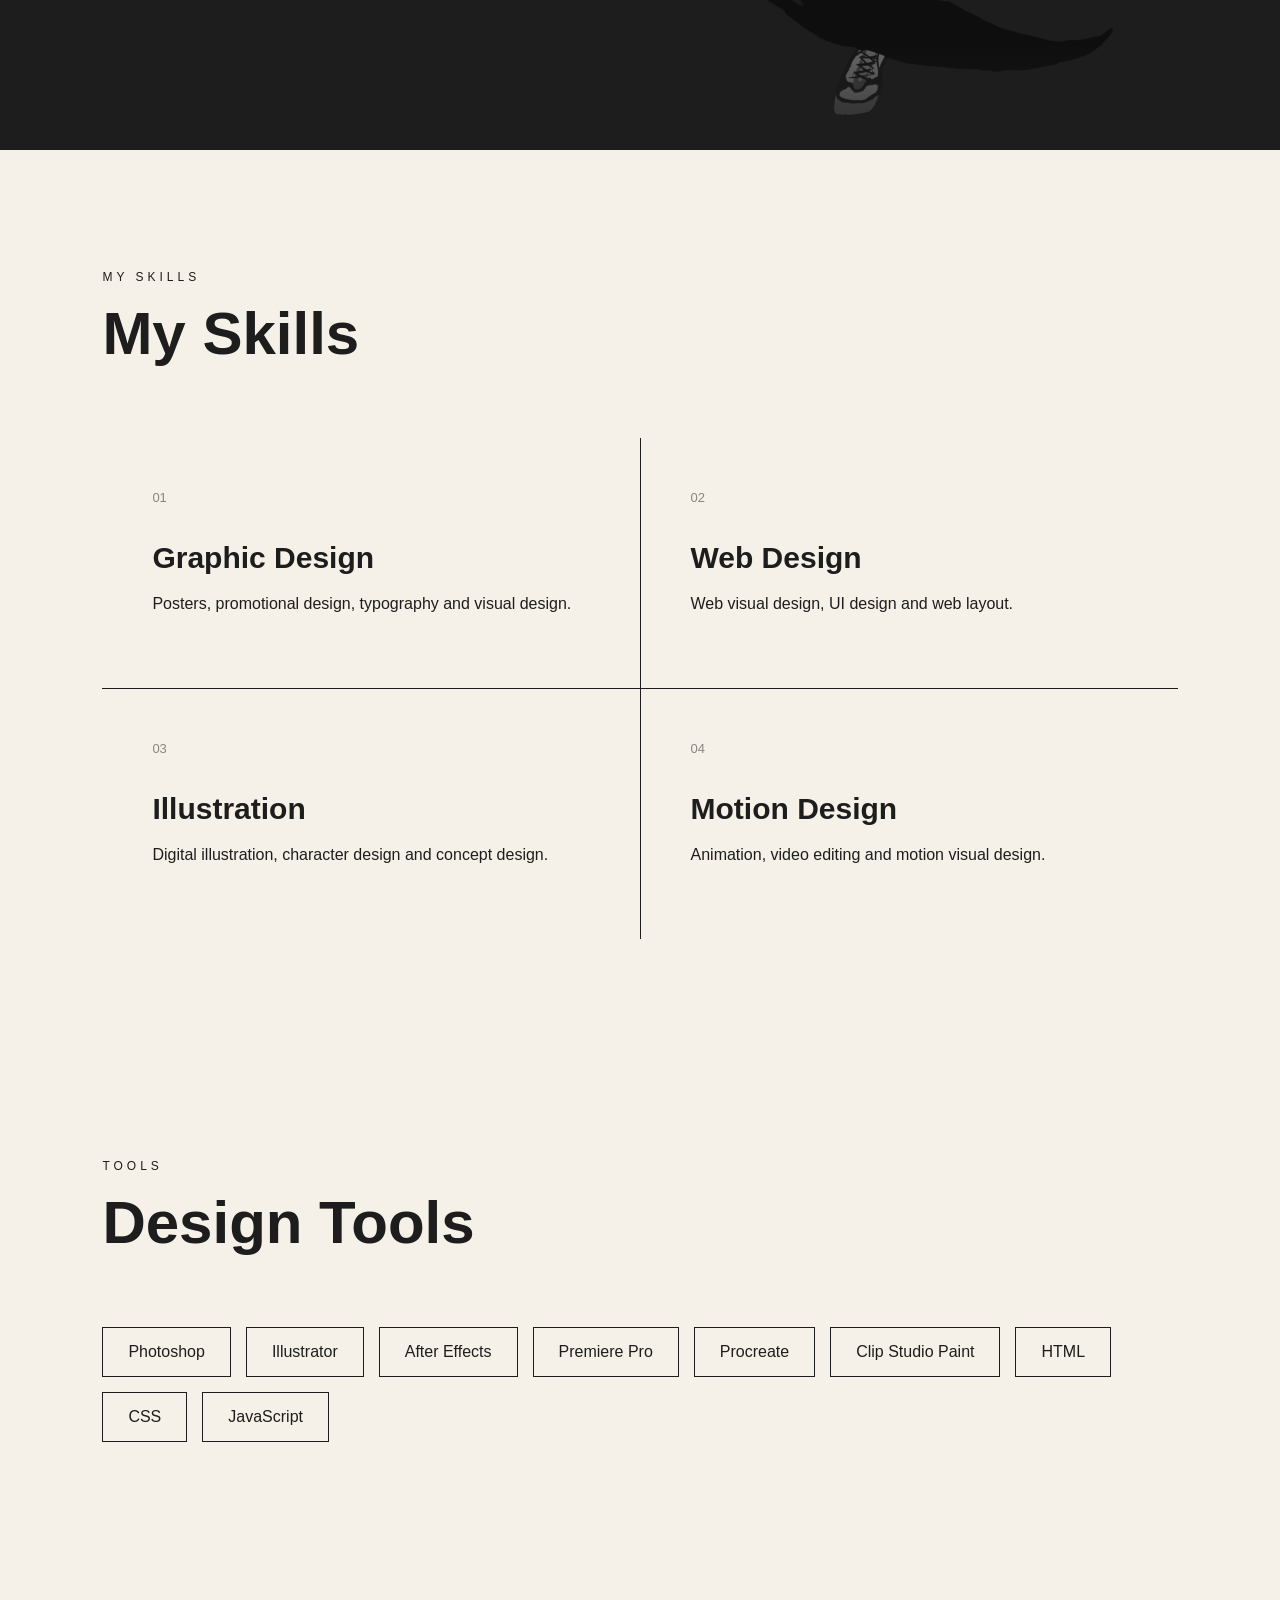
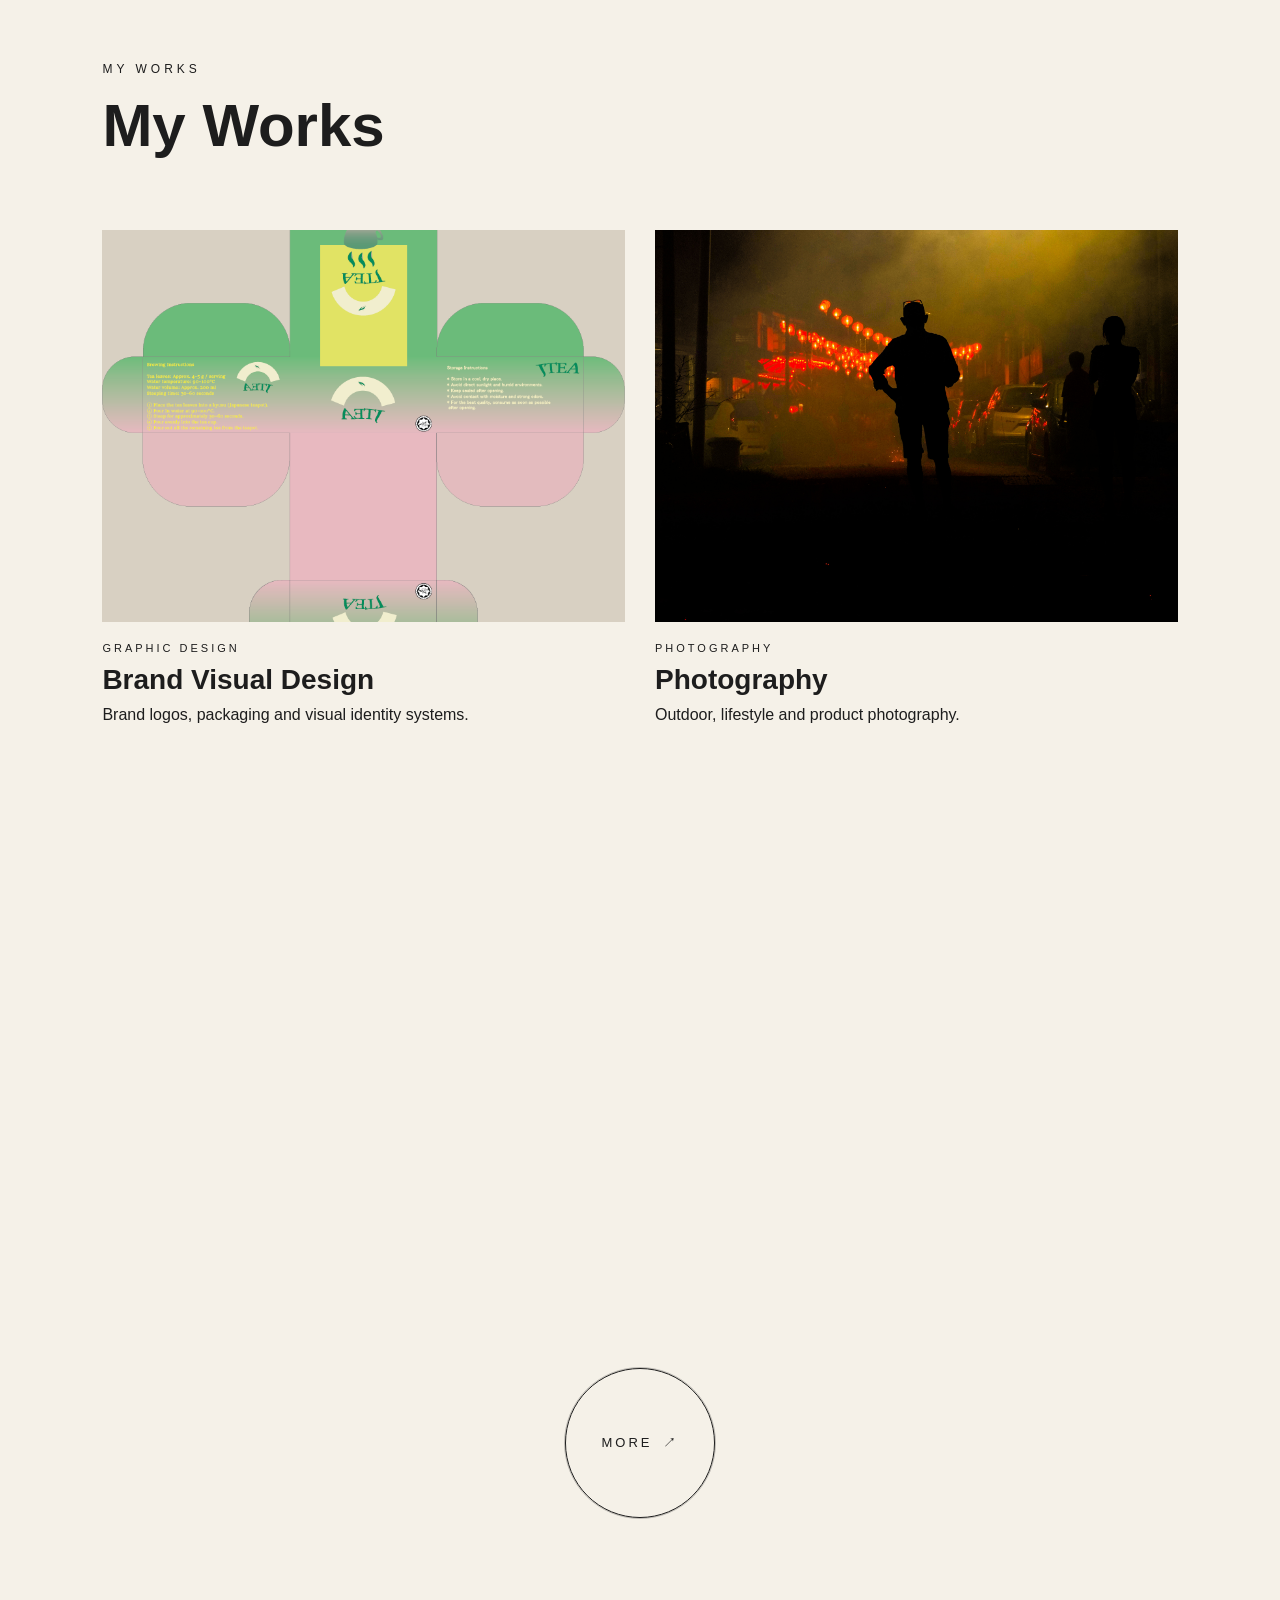
==== commit 82d0e1c9: "Add automatic language support to homepage" ====
--- a/index.html
+++ b/index.html
@@ -1,467 +1,112 @@
-<!DOCTYPE html>
-<html lang="zh-CN">
-
-<head>
-<meta charset="UTF-8">
-<meta name="viewport" content="width=device-width, initial-scale=1.0">
-
-<title>XioHu</title>
-
-<link rel="stylesheet" href="./css/Home.css">
-    <link rel="icon" type="image/png" href="png/%E6%9C%AA%E5%91%BD%E5%90%8D%E4%BD%9C%E5%93%81.png">
-</head>
-
-    
-    
-<body>
-
-<!-- 导航栏 -->
-<header class="navbar">
-
-<a href="./index.html" class="logo">
-    <img src="./png/%E6%9C%AA%E5%91%BD%E5%90%8D%E4%BD%9C%E5%93%81.png" alt="XioHu Logo">
-    <span>MY DESIGN</span>
-</a>
-
-<nav>
-<a href="#home">首页</a>
-<a href="#about">关于我</a>
-<a href="#skills">我的能力</a>
-<a href="#works">我的作品</a>
-<a href="#contact">联系我</a>
-<a href="#photography">摄影</a>
-</nav>
-
-</header>
-
-
-<!-- 首页 -->
-<section id="home" class="hero">
-
-<div class="hero-text">
-
-<p class="small-title">
-DESIGNER / CREATIVE
-</p>
-
-<h1>
-Hello,<br>
-I'm <span>Xiohu</span>
-</h1>
-
-<p class="hero-description">
-一名热爱视觉设计、网页设计与创意创作的设计师。
-我喜欢通过设计将想法转化为视觉作品。
-</p>
-
-<a href="#works" class="button">
-查看我的作品
-</a>
-
-</div>
-
-<div class="hero-image">
-
-<div class="image-box">
-    <img src="png/%5B002566%5D.png" alt="Xiohu">
-</div>
-
-</div>
-
-</section>
-
-
-<!-- 关于我 -->
-<section id="about" class="section about">
-
-    <!-- 背景人物 -->
-    <div class="about-bg">
-        <img src="png/%5B002566%5D.png" alt="">
-    </div>
-
-    <!-- 背景装饰文字 -->
-    <div class="about-bg-text">
-        ABOUT
-    </div>
-
-    <div class="section-title">
-        <p>ABOUT ME</p>
-        <h2>关于我</h2>
-    </div>
-
-    <div class="about-content">
-
-        <div>
-            <h3>
-                Creative Designer
-            </h3>
-        </div>
-
-        <div>
-
-            <p>
-                你好，我是 Xiaohu。
-            </p>
-
-            <p>
-                我是一名专注于视觉设计与数字创作的设计师。
-                我喜欢研究不同的设计风格，并尝试将艺术、
-                设计与技术结合在一起。
-            </p>
-
-            <p>
-                我的设计方向包括平面设计、网页设计、
-                UI设计、插画以及品牌视觉设计等。
-            </p>
-
-        </div>
-
-    </div>
-
-</section>
-
-
-<!-- 技能 -->
-<section id="skills" class="section skills">
-
-<div class="section-title">
-
-<p>MY SKILLS</p>
-
-<h2>我的能力</h2>
-
-</div>
-
-
-<div class="skill-grid">
-
-<div class="skill-card">
-
-<span>01</span>
-
-<h3>Graphic Design</h3>
-
-<p>
-海报、宣传设计、排版、视觉设计。
-</p>
-
-</div>
-
-
-<div class="skill-card">
-
-<span>02</span>
-
-<h3>Web Design</h3>
-
-<p>
-网页视觉设计、UI设计、网页排版。
-</p>
-
-</div>
-
-
-<div class="skill-card">
-
-<span>03</span>
-
-<h3>Illustration</h3>
-
-<p>
-数字插画、角色设计、概念设计。
-</p>
-
-</div>
-
-
-<div class="skill-card">
-
-<span>04</span>
-
-<h3>Motion Design</h3>
-
-<p>
-动画、视频编辑、动态视觉设计。
-</p>
-
-</div>
-
-</div>
-
-</section>
-
-
-<!-- 软件技能 -->
-<section class="software">
-
-<div class="section-title">
-
-<p>TOOLS</p>
-
-<h2>设计工具</h2>
-
-</div>
-
-
-<div class="software-list">
-
-<span>Photoshop</span>
-
-<span>Illustrator</span>
-
-<span>After Effects</span>
-
-<span>Premiere Pro</span>
-
-<span>Procreate</span>
-
-<span>Clip Studio Paint</span>
-
-<span>HTML</span>
-
-<span>CSS</span>
-
-<span>JavaScript</span>
-
-</div>
-
-</section>
-
-
-<!-- 作品 -->
-<section id="works" class="section works">
-
-<div class="section-title">
-
-<p>MY WORKS</p>
-
-<h2>我的作品</h2>
-
-</div>
-
-
-<div class="work-grid">
-
-
-<!-- 作品 1 -->
-<div class="work-card">
-
-<div class="work-image">
-<img src="png/disign2.png" alt="品牌视觉设计">
-</div>
-
-<div class="work-info">
-
-<p>GRAPHIC DESIGN</p>
-
-<h3>品牌视觉设计</h3>
-
-<p>
-品牌 Logo、包装以及视觉系统设计。
-</p>
-
-</div>
-
-</div>
-
-
-<!-- 作品 2 -->
-<div class="work-card">
-
-<div class="work-image">
-<img src="png/photograph/DSC0238.jpg" loading="lazy" alt="...">
-</div>
-
-<div class="work-info">
-
-<p>PHOTOGRAPHY</p>
-
-<h3>摄影拍摄</h3>
-
-<p>
-野外，生活与产品拍摄
-</p>
-
-</div>
-
-</div>
-
-
-<!-- 作品 3 -->
-<div class="work-card">
-
-<div class="work-image">
-<img src="png/%5B002566%5D.png" alt="角色设计">
-</div>
-
-<div class="work-info">
-
-<p>ILLUSTRATION</p>
-
-<h3>角色设计</h3>
-
-<p>
-原创角色与数字插画作品。
-</p>
-
-</div>
-
-</div>
-
-
-<!-- 作品 4 -->
-<div class="work-card">
-
-<div class="work-image">
-    
-        <video autoplay muted loop playsinline>
-            <source src="vidio/%E7%BB%98%E7%94%BB%E5%A7%94%E6%89%98_2.mp4" type="video/mp4">
-        </video>
-</div>
-
-<div class="work-info">
-
-<p>MOTION DESIGN</p>
-
-<h3>动态设计</h3>
-
-<p>
-视频、动画以及动态视觉作品。
-</p>
-
-</div>
-
-</div>
-
-</div>
-
-<div class="more-button">
-
-    <a href="./works.html">
-        MORE
-        <span>↗</span>
-    </a>
-
-</div>
-
-</section>
-
-    <!-- 摄影 -->
-<section id="photography" class="photography">
-
-    <div class="section-title">
-        <p>PHOTOGRAPHY</p>
-        <h2>摄影</h2>
-    </div>
-
-    <div class="photo-grid">
-
-        <div class="photo-item photo-large">
-            <img src="png/photograph/DSC0238.jpg" alt="摄影作品 01">
-
-            <div class="photo-caption">
-                <span>01</span>
-                <h3>春节</h3>
-            </div>
-        </div>
-
-
-        <div class="photo-item">
-            <img src="png/photograph/IMG_1667.JPG" alt="摄影作品 02">
-
-            <div class="photo-caption">
-                <span>02</span>
-                <h3>Produk</h3>
-            </div>
-        </div>
-
-    </div>
-
-</section>
-
-<!-- 联系我 -->
-<section id="contact" class="contact">
-
-    <p>GET IN TOUCH</p>
-
-    <h2>
-        Let's connect<br>
-        with me.
-    </h2>
-
-    <div class="social-links">
-
-        <a href="https://youtu.be/dQw4w9WgXcQ?si=2zkuLQ-vmHRlCfDZ" target="_blank" rel="noopener">
-            <span>YouTube</span>
-            <span>↗</span>
-        </a>
-
-        <a href="https://www.facebook.com/share/1FB8waFivN/" target="_blank" rel="noopener">
-            <span>Facebook</span>
-            <span>↗</span>
-        </a>
-
-        <a href="https://www.instagram.com/johu2206?igsh=MTczZjh3cWJoenRkcg==" target="_blank" rel="noopener">
-            <span>Instagram</span>
-            <span>↗</span>
-        </a>
-
-        <a href="https://wa.me/qr/HPK7WDN5LCQXL1" target="_blank" rel="noopener">
-            <span>WhatsApp</span>
-            <span>↗</span>
-        </a>
-
-        <a href="https://x.com/xiohu6616" target="_blank" rel="noopener">
-            <span>X</span>
-            <span>↗</span>
-        </a>
-
-        <a href="https://v.douyin.com/4KrLKGC2iMI/" target="_blank" rel="noopener">
-            <span>抖音</span>
-            <span>↗</span>
-        </a>
-
-        <a href="https://xhslink.cn/m/7cJZp5pcup2" target="_blank" rel="noopener">
-            <span>小红书</span>
-            <span>↗</span>
-        </a>
-
-    </div>
-
-</section>
-
-
-<!-- 页脚 -->
-<footer class="marquee-footer">
-
-    <div class="marquee-track">
-
-        <span>© 2026 XioHu. All Rights Reserved.</span>
-        <span>© 2026 XioHu. All Rights Reserved.</span>
-        <span>© 2026 XioHu. All Rights Reserved.</span>
-
-    </div>
-
-</footer>
-
-
-<!-- 全屏查看器 -->
-<div class="lightbox" id="lightbox">
-
-    <button class="lightbox-close" id="lightboxClose">
-        ×
-    </button>
-
-    <div class="lightbox-content" id="lightboxContent">
-    </div>
-
-</div>
-
-<script src="js/script.js"></script>
-
-</body>
-
-</html>
-
-
-
+<!DOCTYPE html>
+<html lang="zh-CN">
+
+<head>
+<meta charset="UTF-8">
+<meta name="viewport" content="width=device-width, initial-scale=1.0">
+
+<title>XioHu</title>
+
+<link rel="stylesheet" href="./css/Home.css">
+<link rel="icon" type="image/png" href="png/%E6%9C%AA%E5%91%BD%E5%90%8D%E4%BD%9C%E5%93%81.png">
+</head>
+
+<body>
+
+<header class="navbar">
+<a href="./index.html" class="logo">
+    <img src="./png/%E6%9C%AA%E5%91%BD%E5%90%8D%E4%BD%9C%E5%93%81.png" alt="XioHu Logo">
+    <span>MY DESIGN</span>
+</a>
+<nav>
+<a href="#home">首页</a>
+<a href="#about">关于我</a>
+<a href="#skills">我的能力</a>
+<a href="#works">我的作品</a>
+<a href="#contact">联系我</a>
+<a href="#photography">摄影</a>
+</nav>
+</header>
+
+<section id="home" class="hero">
+<div class="hero-text">
+<p class="small-title">DESIGNER / CREATIVE</p>
+<h1>Hello,<br>I'm <span>Xiohu</span></h1>
+<p class="hero-description">一名热爱视觉设计、网页设计与创意创作的设计师。<br>我喜欢通过设计将想法转化为视觉作品。</p>
+<a href="#works" class="button">查看我的作品</a>
+</div>
+<div class="hero-image">
+<div class="image-box"><img src="png/%5B002566%5D.png" alt="Xiohu"></div>
+</div>
+</section>
+
+<section id="about" class="section about">
+<div class="about-bg"><img src="png/%5B002566%5D.png" alt=""></div>
+<div class="about-bg-text">ABOUT</div>
+<div class="section-title"><p>ABOUT ME</p><h2>关于我</h2></div>
+<div class="about-content">
+<div><h3>Creative Designer</h3></div>
+<div>
+<p>你好，我是 Xiaohu。</p>
+<p>我是一名专注于视觉设计与数字创作的设计师。<br>我喜欢研究不同的设计风格，并尝试将艺术、设计与技术结合在一起。</p>
+<p>我的设计方向包括平面设计、网页设计、UI设计、插画以及品牌视觉设计等。</p>
+</div>
+</div>
+</section>
+
+<section id="skills" class="section skills">
+<div class="section-title"><p>MY SKILLS</p><h2>我的能力</h2></div>
+<div class="skill-grid">
+<div class="skill-card"><span>01</span><h3>Graphic Design</h3><p>海报、宣传设计、排版、视觉设计。</p></div>
+<div class="skill-card"><span>02</span><h3>Web Design</h3><p>网页视觉设计、UI设计、网页排版。</p></div>
+<div class="skill-card"><span>03</span><h3>Illustration</h3><p>数字插画、角色设计、概念设计。</p></div>
+<div class="skill-card"><span>04</span><h3>Motion Design</h3><p>动画、视频编辑、动态视觉设计。</p></div>
+</div>
+</section>
+
+<section class="software">
+<div class="section-title"><p>TOOLS</p><h2>设计工具</h2></div>
+<div class="software-list"><span>Photoshop</span><span>Illustrator</span><span>After Effects</span><span>Premiere Pro</span><span>Procreate</span><span>Clip Studio Paint</span><span>HTML</span><span>CSS</span><span>JavaScript</span></div>
+</section>
+
+<section id="works" class="section works">
+<div class="section-title"><p>MY WORKS</p><h2>我的作品</h2></div>
+<div class="work-grid">
+<div class="work-card"><div class="work-image"><img src="png/disign2.png" alt="品牌视觉设计"></div><div class="work-info"><p>GRAPHIC DESIGN</p><h3>品牌视觉设计</h3><p>品牌 Logo、包装以及视觉系统设计。</p></div></div>
+<div class="work-card"><div class="work-image"><img src="png/photograph/DSC0238.jpg" loading="lazy" alt="摄影拍摄"></div><div class="work-info"><p>PHOTOGRAPHY</p><h3>摄影拍摄</h3><p>野外，生活与产品拍摄</p></div></div>
+<div class="work-card"><div class="work-image"><img src="png/%5B002566%5D.png" alt="角色设计"></div><div class="work-info"><p>ILLUSTRATION</p><h3>角色设计</h3><p>原创角色与数字插画作品。</p></div></div>
+<div class="work-card"><div class="work-image"><video autoplay muted loop playsinline><source src="vidio/%E7%BB%98%E7%94%BB%E5%A7%94%E6%89%98_2.mp4" type="video/mp4"></video></div><div class="work-info"><p>MOTION DESIGN</p><h3>动态设计</h3><p>视频、动画以及动态视觉作品。</p></div></div>
+</div>
+<div class="more-button"><a href="./works.html">MORE <span>↗</span></a></div>
+</section>
+
+<section id="photography" class="photography">
+<div class="section-title"><p>PHOTOGRAPHY</p><h2>摄影</h2></div>
+<div class="photo-grid">
+<div class="photo-item photo-large"><img src="png/photograph/DSC0238.jpg" alt="摄影作品 01"><div class="photo-caption"><span>01</span><h3>春节</h3></div></div>
+<div class="photo-item"><img src="png/photograph/IMG_1667.JPG" alt="摄影作品 02"><div class="photo-caption"><span>02</span><h3>Produk</h3></div></div>
+</div>
+</section>
+
+<section id="contact" class="contact">
+<p>GET IN TOUCH</p>
+<h2>Let's connect<br>with me.</h2>
+<div class="social-links">
+<a href="https://youtu.be/dQw4w9WgXcQ?si=2zkuLQ-vmHRlCfDZ" target="_blank" rel="noopener"><span>YouTube</span><span>↗</span></a>
+<a href="https://www.facebook.com/share/1FB8waFivN/" target="_blank" rel="noopener"><span>Facebook</span><span>↗</span></a>
+<a href="https://www.instagram.com/johu2206?igsh=MTczZjh3cWJoenRkcg==" target="_blank" rel="noopener"><span>Instagram</span><span>↗</span></a>
+<a href="https://wa.me/qr/HPK7WDN5LCQXL1" target="_blank" rel="noopener"><span>WhatsApp</span><span>↗</span></a>
+<a href="https://x.com/xiohu6616" target="_blank" rel="noopener"><span>X</span><span>↗</span></a>
+<a href="https://v.douyin.com/4KrLKGC2iMI/" target="_blank" rel="noopener"><span>抖音</span><span>↗</span></a>
+<a href="https://xhslink.cn/m/7cJZp5pcup2" target="_blank" rel="noopener"><span>小红书</span><span>↗</span></a>
+</div>
+</section>
+
+<footer class="marquee-footer"><div class="marquee-track"><span>© 2026 XioHu. All Rights Reserved.</span><span>© 2026 XioHu. All Rights Reserved.</span><span>© 2026 XioHu. All Rights Reserved.</span></div></footer>
+
+<div class="lightbox" id="lightbox"><button class="lightbox-close" id="lightboxClose">×</button><div class="lightbox-content" id="lightboxContent"></div></div>
+
+<script src="js/script.js"></script>
+<script src="js/i18n.js"></script>
+</body>
+</html>
